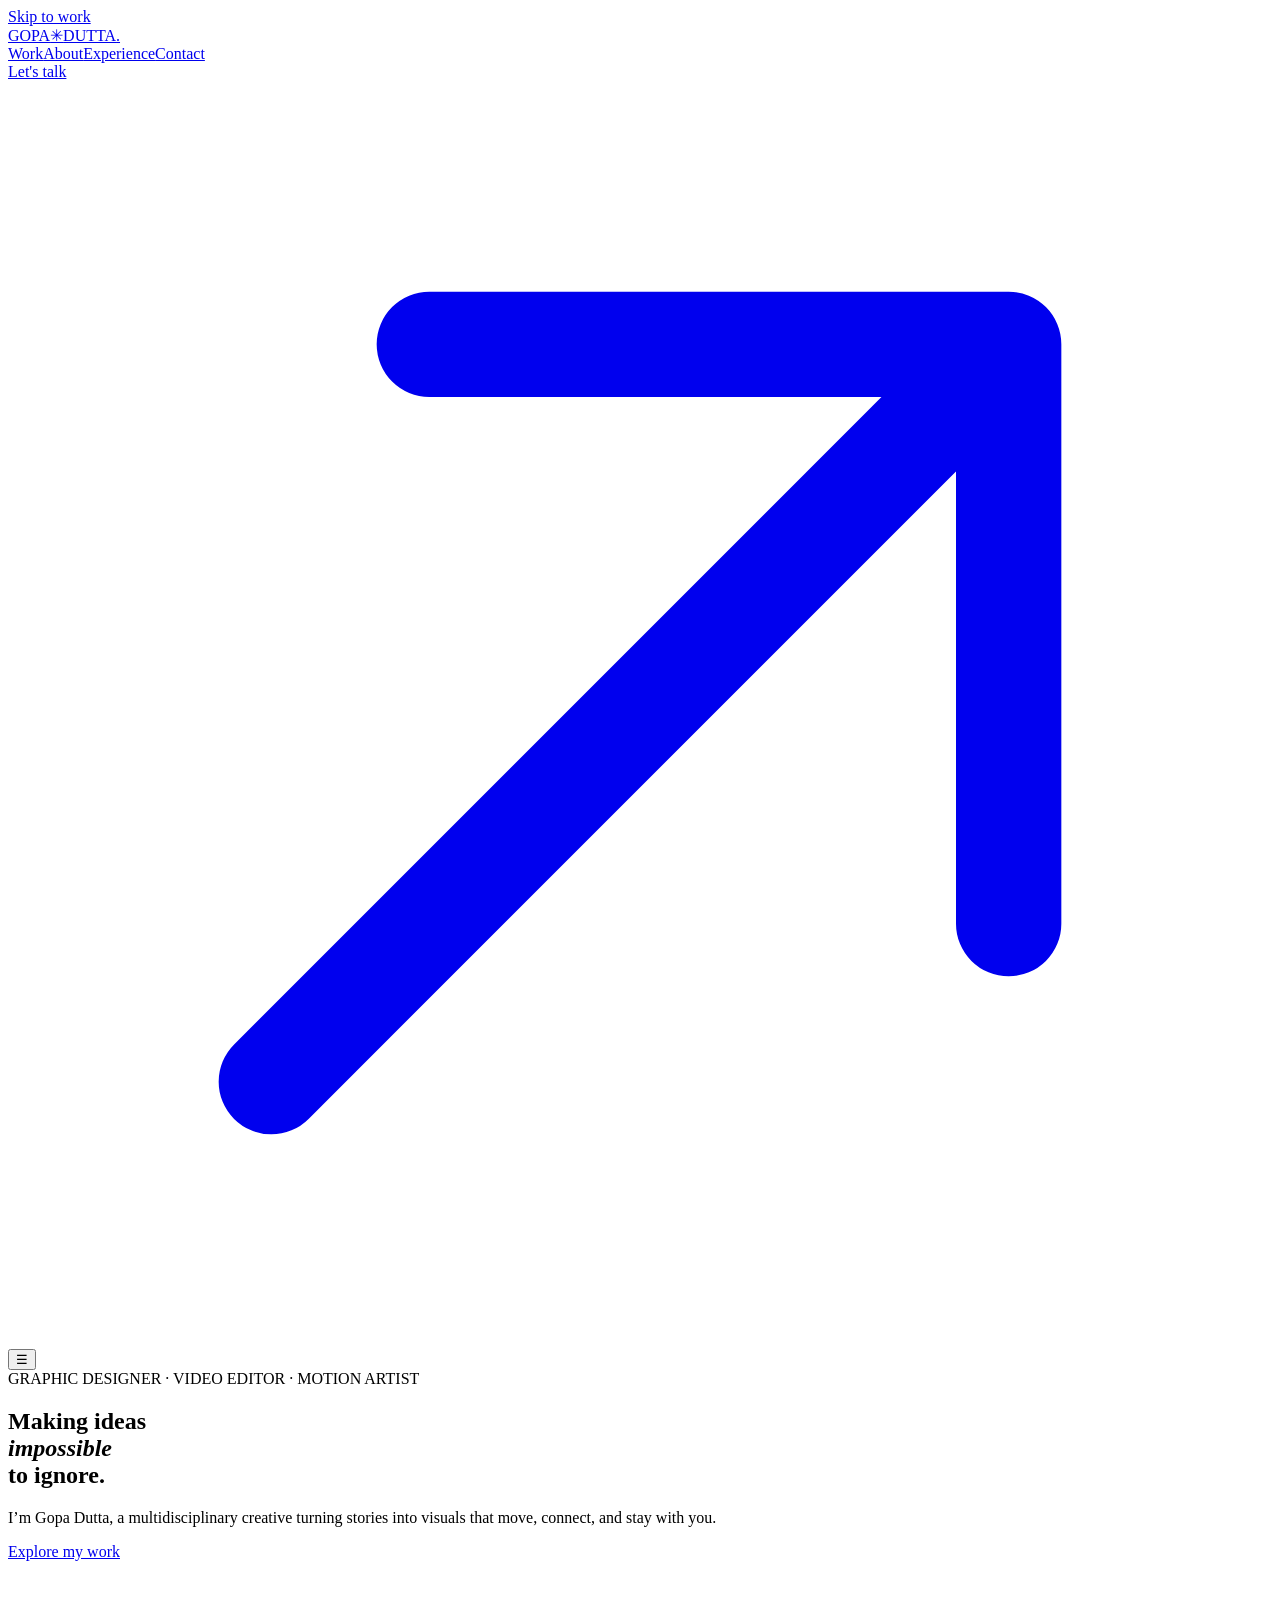
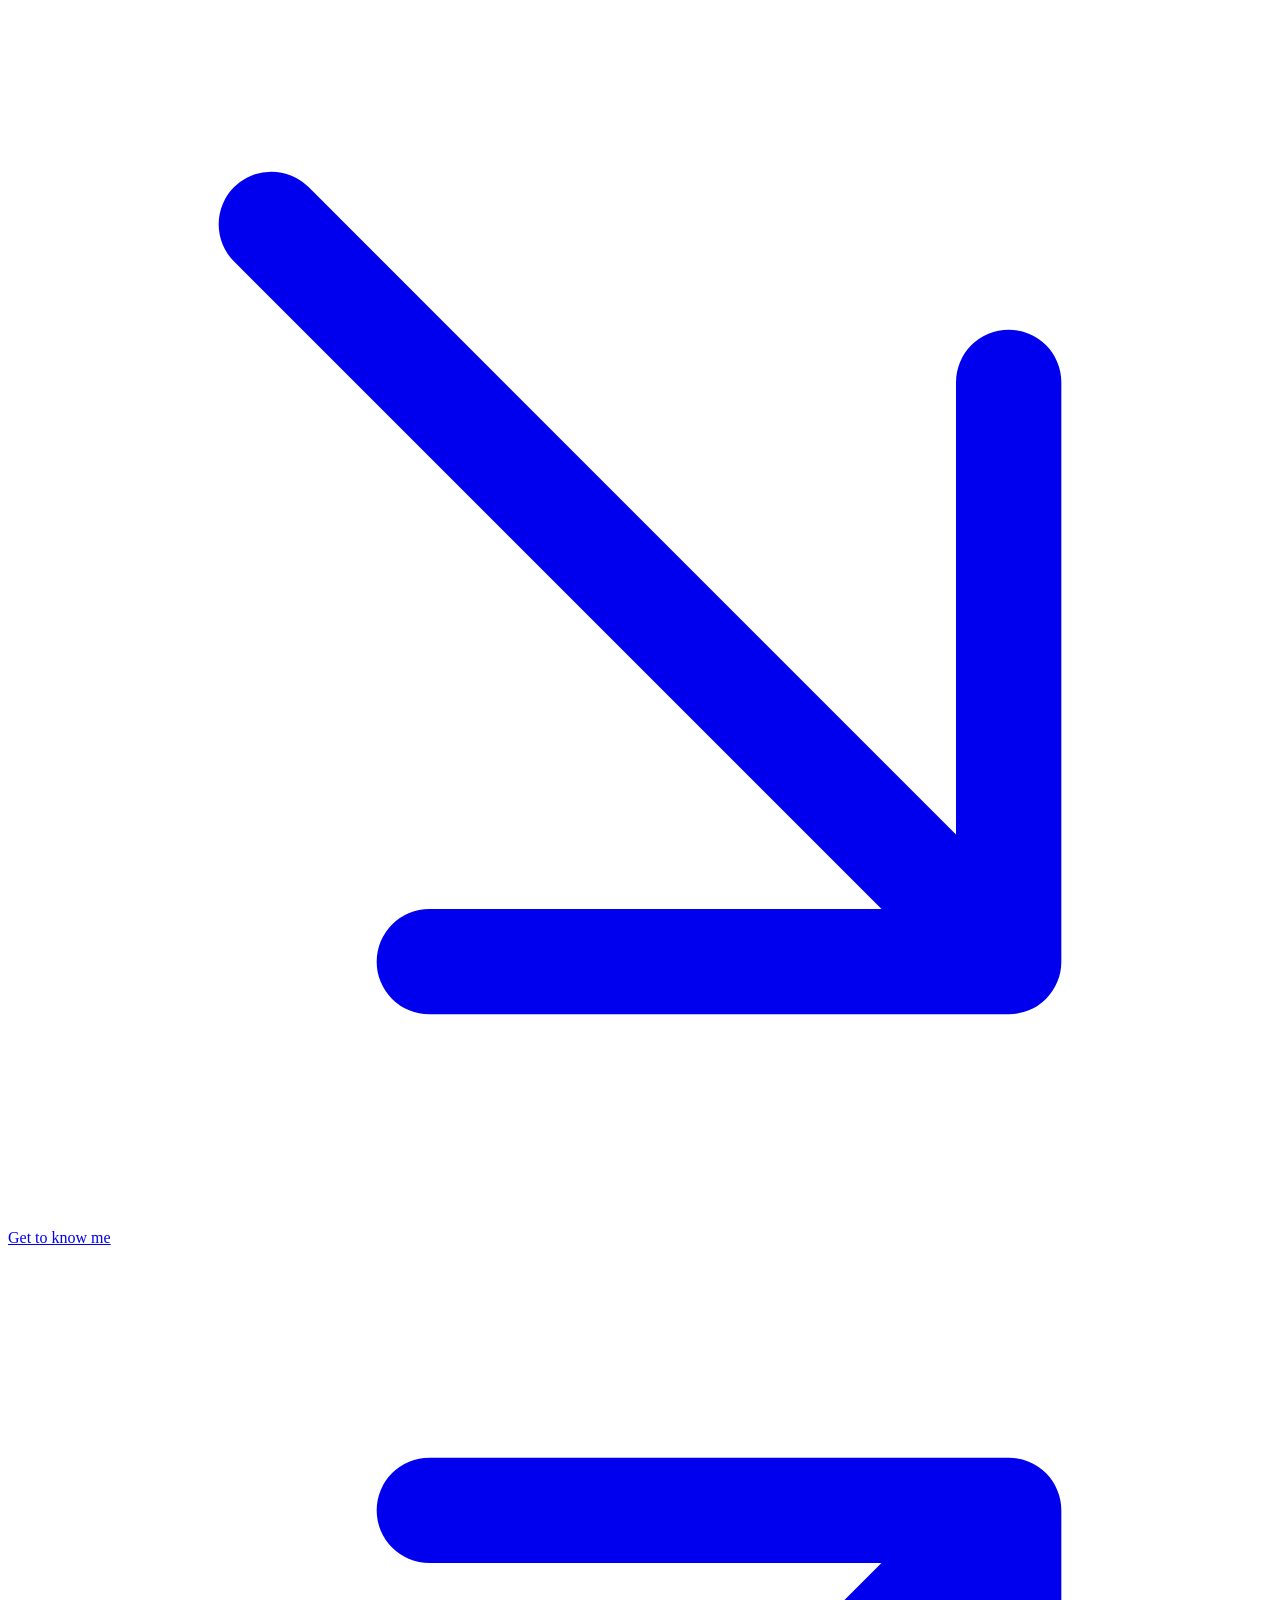
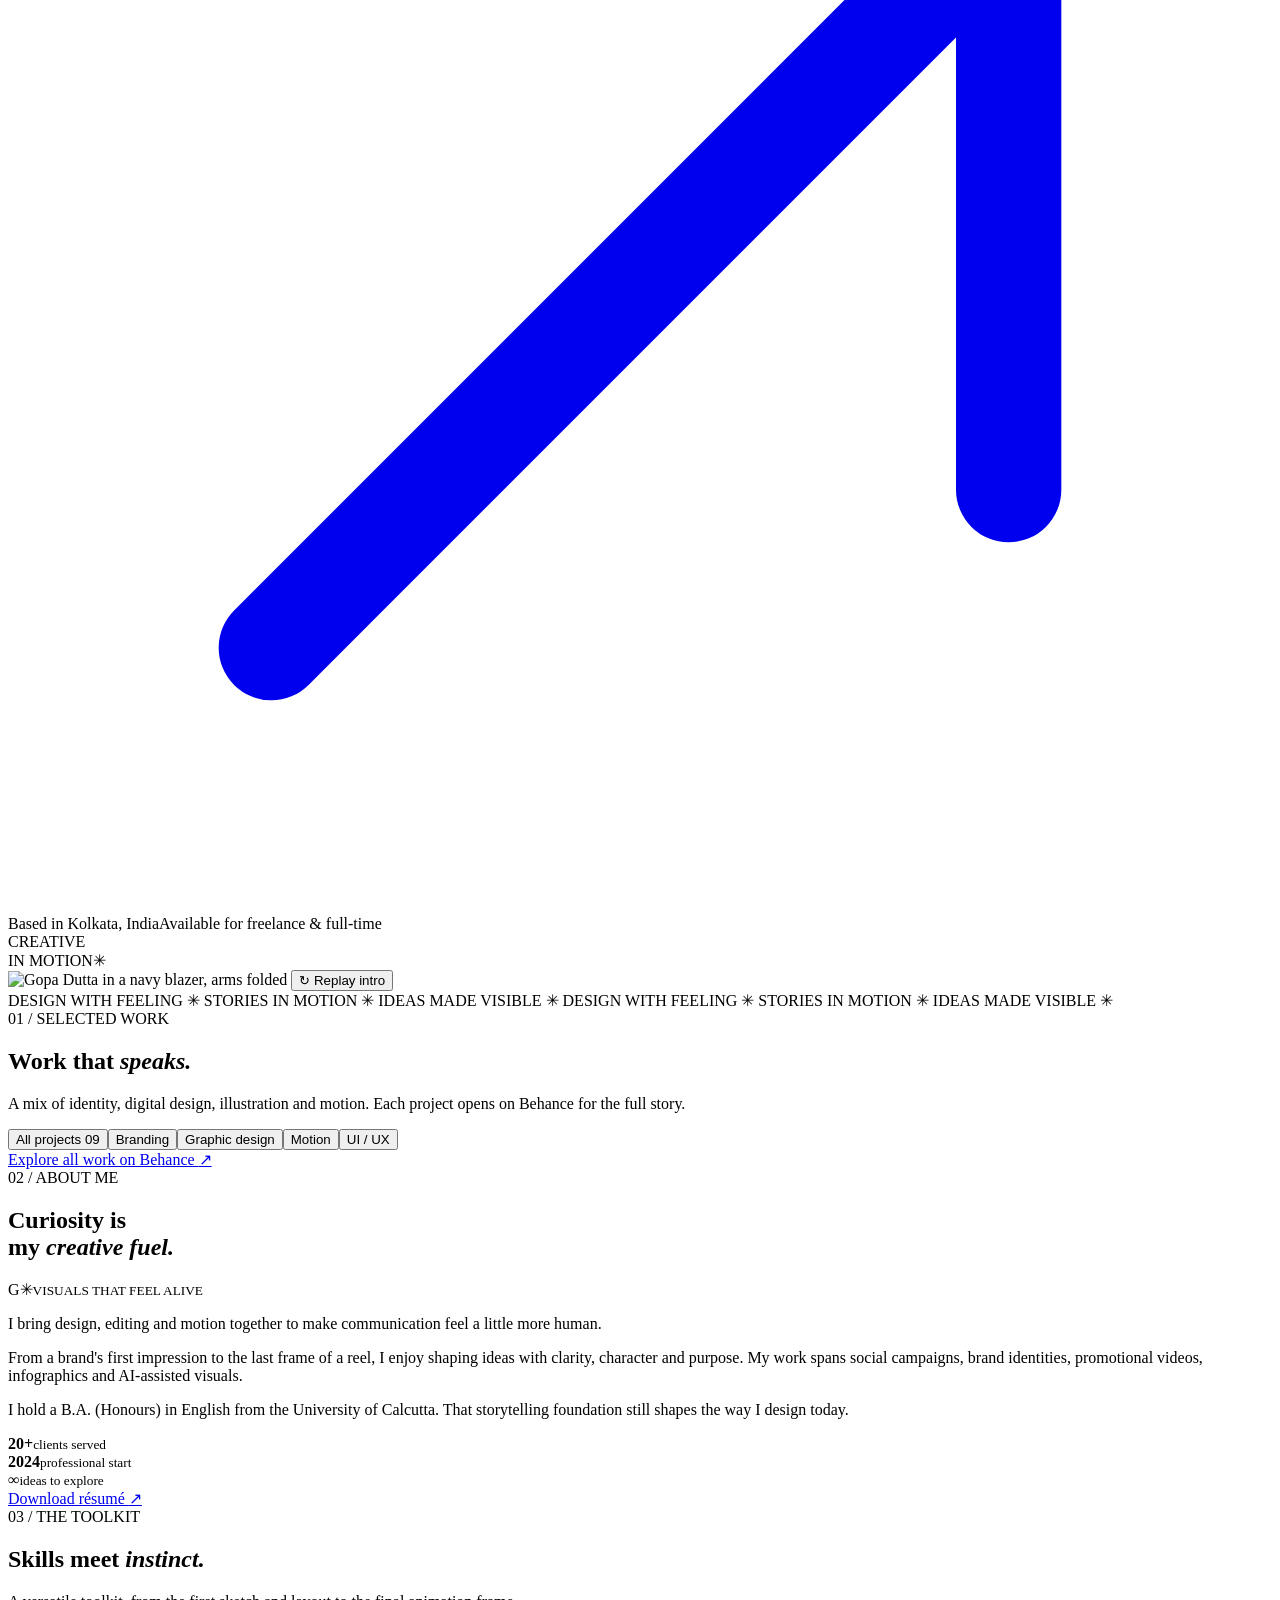
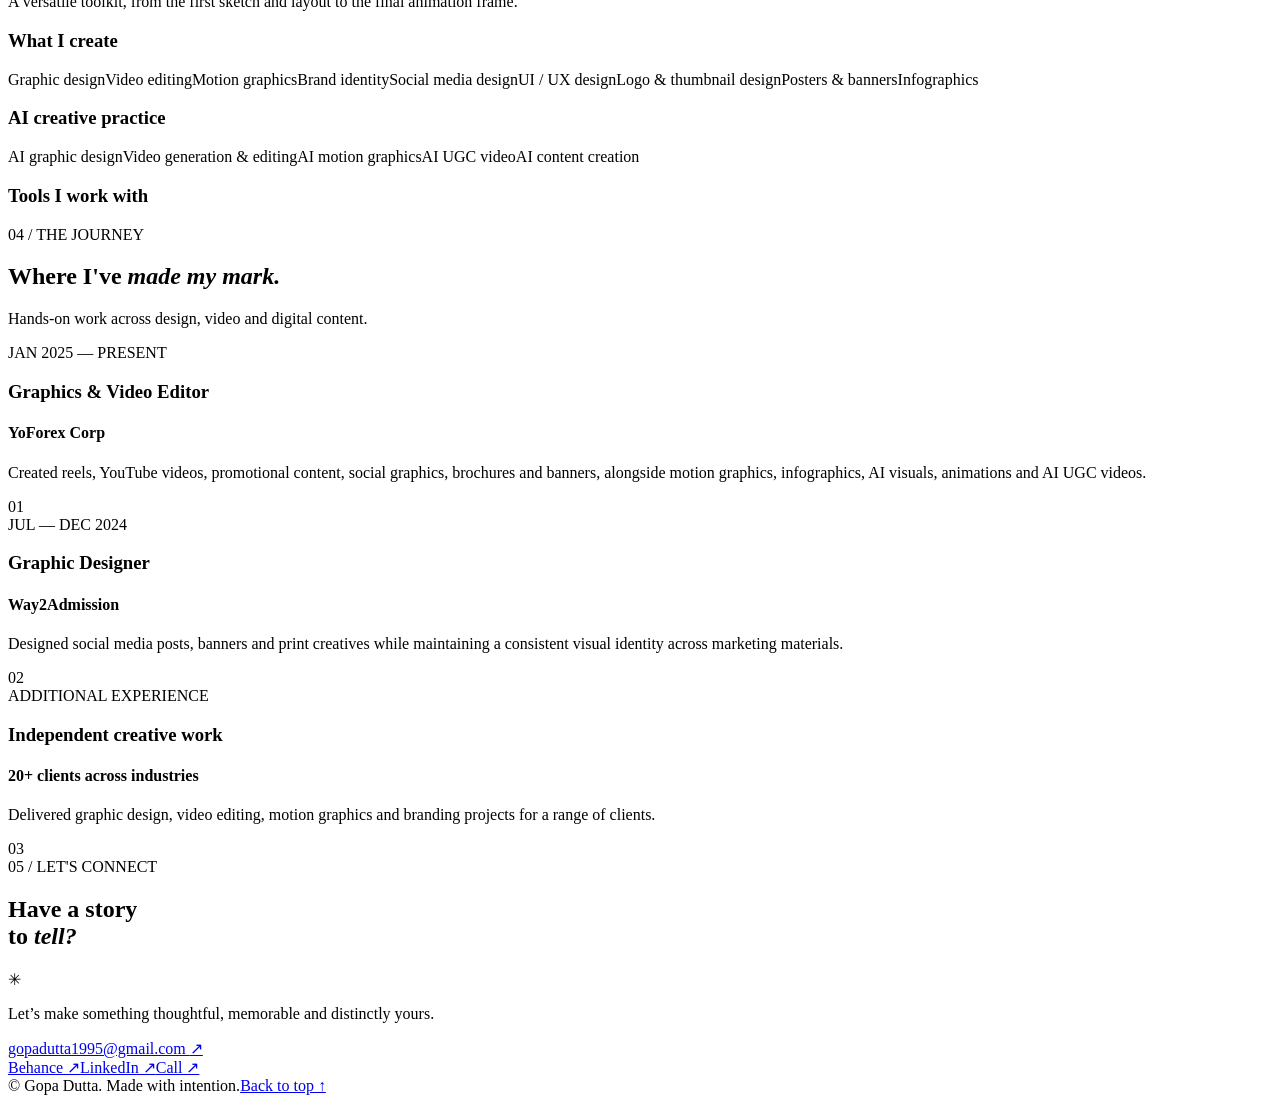
==== index.html @ 6d303636 "Add Gopa Dutta portfolio homepage" ====
<!doctype html>
<html lang="en">
<head>
  <meta charset="utf-8"><meta name="viewport" content="width=device-width, initial-scale=1">
  <meta name="theme-color" content="#3558ff">
  <meta name="description" content="Gopa Dutta is a graphic designer, video editor and motion graphics designer creating expressive visual stories for brands.">
  <link rel="canonical" href="https://gopaduttaui.github.io/">
  <meta property="og:url" content="https://gopaduttaui.github.io/">
  <meta property="og:title" content="Gopa Dutta — Creative Designer"><meta property="og:description" content="Design with a point of view. Explore graphic design, motion, video and brand identity projects by Gopa Dutta.">
  <title>Gopa Dutta — Creative Designer</title>
  <link rel="preconnect" href="https://fonts.googleapis.com"><link rel="preconnect" href="https://fonts.gstatic.com" crossorigin>
  <link href="https://fonts.googleapis.com/css2?family=DM+Sans:wght@400;500;600;700&family=Space+Grotesk:wght@400;500;600;700&display=swap" rel="stylesheet">
  <link rel="stylesheet" href="styles.css">
</head>
<body>
  <a class="skip" href="#work">Skip to work</a>
  <header class="site-header" id="top"><a class="wordmark" href="#top" aria-label="Gopa Dutta, home">GOPA<span class="star">✳</span>DUTTA<span class="period">.</span></a><nav aria-label="Main navigation"><a href="#work">Work</a><a href="#about">About</a><a href="#experience">Experience</a><a href="#contact">Contact</a></nav><a class="nav-cta" href="mailto:gopadutta1995@gmail.com">Let's talk <svg class="link-arrow" viewBox="0 0 24 24" aria-hidden="true"><path d="M5 19 19 5M8 5h11v11" fill="none" stroke="currentColor" stroke-width="2" stroke-linecap="round" stroke-linejoin="round"/></svg></a><button class="menu-toggle" aria-label="Open menu" aria-expanded="false">☰</button></header>
  <main>
    <section class="hero wrap" aria-labelledby="hero-title">
      <div class="hero-copy"><div class="eyebrow"><span class="signal"></span> GRAPHIC DESIGNER · VIDEO EDITOR · MOTION ARTIST</div><h1 id="hero-title">Making ideas<br><em>impossible</em><br>to ignore<span class="lime">.</span></h1><p>I’m Gopa Dutta, a multidisciplinary creative turning stories into visuals that move, connect, and stay with you.</p><div class="hero-actions"><a class="button button-lime" href="#work">Explore my work <svg class="link-arrow" viewBox="0 0 24 24" aria-hidden="true"><path d="M5 5 19 19M8 19h11V8" fill="none" stroke="currentColor" stroke-width="2" stroke-linecap="round" stroke-linejoin="round"/></svg></a><a class="text-link" href="#about">Get to know me <svg class="link-arrow" viewBox="0 0 24 24" aria-hidden="true"><path d="M5 19 19 5M8 5h11v11" fill="none" stroke="currentColor" stroke-width="2" stroke-linecap="round" stroke-linejoin="round"/></svg></a></div><div class="hero-note"><span>Based in Kolkata, India</span><span>Available for freelance & full-time</span></div></div>
      <div class="hero-art portrait-stage" aria-label="Gopa Dutta entering the frame and settling into a folded-arms pose">
        <div class="stage-orbit stage-orbit-one" aria-hidden="true"></div>
        <div class="stage-orbit stage-orbit-two" aria-hidden="true"></div>
        <div class="stage-word stage-word-top" aria-hidden="true">CREATIVE</div>
        <div class="stage-word stage-word-bottom" aria-hidden="true">IN MOTION<span>✳</span></div>
        <img class="gopa-portrait" src="assets/gopa-portrait.webp" alt="Gopa Dutta in a navy blazer, arms folded" width="1229" height="1536" fetchpriority="high">
        <button class="replay-intro" type="button" aria-label="Replay portrait entrance">↻ <span>Replay intro</span></button>
      </div>
    </section>
    <div class="ticker" aria-hidden="true"><div>DESIGN WITH FEELING <span>✳</span> STORIES IN MOTION <span>✳</span> IDEAS MADE VISIBLE <span>✳</span> DESIGN WITH FEELING <span>✳</span> STORIES IN MOTION <span>✳</span> IDEAS MADE VISIBLE <span>✳</span></div></div>
    <section id="work" class="section work-section wrap"><div class="section-head"><div><span class="kicker">01 / SELECTED WORK</span><h2>Work that <em>speaks.</em></h2></div><p>A mix of identity, digital design, illustration and motion. Each project opens on Behance for the full story.</p></div><div class="filters" role="group" aria-label="Filter projects"><button class="active" data-filter="all" aria-pressed="true">All projects <span>09</span></button><button data-filter="branding" aria-pressed="false">Branding</button><button data-filter="design" aria-pressed="false">Graphic design</button><button data-filter="motion" aria-pressed="false">Motion</button><button data-filter="ui" aria-pressed="false">UI / UX</button></div><div id="project-grid" class="project-grid"></div><a class="all-work" href="https://www.behance.net/gopadutta" target="_blank" rel="noopener noreferrer">Explore all work on Behance <span>↗</span></a></section>
    <section id="about" class="about-section"><div class="wrap about-grid"><div><span class="kicker">02 / ABOUT ME</span><h2>Curiosity is<br>my <em>creative fuel.</em></h2><div class="about-graphic"><span>G<span>✳</span></span><small>VISUALS THAT FEEL ALIVE</small></div></div><div class="about-copy"><p class="lead">I bring design, editing and motion together to make communication feel a little more human.</p><p>From a brand's first impression to the last frame of a reel, I enjoy shaping ideas with clarity, character and purpose. My work spans social campaigns, brand identities, promotional videos, infographics and AI-assisted visuals.</p><p>I hold a B.A. (Honours) in English from the University of Calcutta. That storytelling foundation still shapes the way I design today.</p><div class="fact-row"><div><strong>20<span>+</span></strong><small>clients served</small></div><div><strong>2024</strong><small>professional start</small></div><div><strong>∞</strong><small>ideas to explore</small></div></div><a href="assets/Gopa-Dutta-Resume.pdf" download class="outline-button">Download résumé <span>↗</span></a></div></div></section>
    <section class="section skills-section wrap" id="skills"><div class="section-head"><div><span class="kicker">03 / THE TOOLKIT</span><h2>Skills meet <em>instinct.</em></h2></div><p>A versatile toolkit, from the first sketch and layout to the final animation frame.</p></div><div class="skills-layout"><div><h3>What I create</h3><div class="expertise-list"><span>Graphic design</span><span>Video editing</span><span>Motion graphics</span><span>Brand identity</span><span>Social media design</span><span>UI / UX design</span><span>Logo & thumbnail design</span><span>Posters & banners</span><span>Infographics</span></div><h3 class="ai-title">AI creative practice</h3><div class="expertise-list ai-list"><span>AI graphic design</span><span>Video generation & editing</span><span>AI motion graphics</span><span>AI UGC video</span><span>AI content creation</span></div></div><div><h3>Tools I work with</h3><div class="tool-grid" id="tool-grid"></div></div></div></section>
    <section id="experience" class="experience-section"><div class="wrap"><div class="section-head"><div><span class="kicker">04 / THE JOURNEY</span><h2>Where I've <em>made my mark.</em></h2></div><p>Hands-on work across design, video and digital content.</p></div><div class="timeline"><article><span class="time">JAN 2025 — PRESENT</span><div><h3>Graphics & Video Editor</h3><h4>YoForex Corp</h4><p>Created reels, YouTube videos, promotional content, social graphics, brochures and banners, alongside motion graphics, infographics, AI visuals, animations and AI UGC videos.</p></div><span class="timeline-index">01</span></article><article><span class="time">JUL — DEC 2024</span><div><h3>Graphic Designer</h3><h4>Way2Admission</h4><p>Designed social media posts, banners and print creatives while maintaining a consistent visual identity across marketing materials.</p></div><span class="timeline-index">02</span></article><article><span class="time">ADDITIONAL EXPERIENCE</span><div><h3>Independent creative work</h3><h4>20+ clients across industries</h4><p>Delivered graphic design, video editing, motion graphics and branding projects for a range of clients.</p></div><span class="timeline-index">03</span></article></div></div></section>
    <section id="contact" class="contact-section"><div class="wrap"><span class="kicker">05 / LET'S CONNECT</span><div class="contact-heading"><h2>Have a story<br>to <em>tell?</em></h2><div class="asterisk" aria-hidden="true">✳</div></div><p>Let’s make something thoughtful, memorable and distinctly yours.</p><a class="email-link" href="mailto:gopadutta1995@gmail.com">gopadutta1995@gmail.com <span>↗</span></a><div class="contact-links"><a href="https://www.behance.net/gopadutta" target="_blank" rel="noopener noreferrer">Behance ↗</a><a href="https://www.linkedin.com/in/gopadutta" target="_blank" rel="noopener noreferrer">LinkedIn ↗</a><a href="tel:+919836851947">Call ↗</a></div></div></section>
  </main>
  <footer class="footer wrap"><span>© <span id="year"></span> Gopa Dutta. Made with intention.</span><a href="#top">Back to top ↑</a></footer>
  <script src="projects.js"></script><script src="script.js"></script>
</body></html>
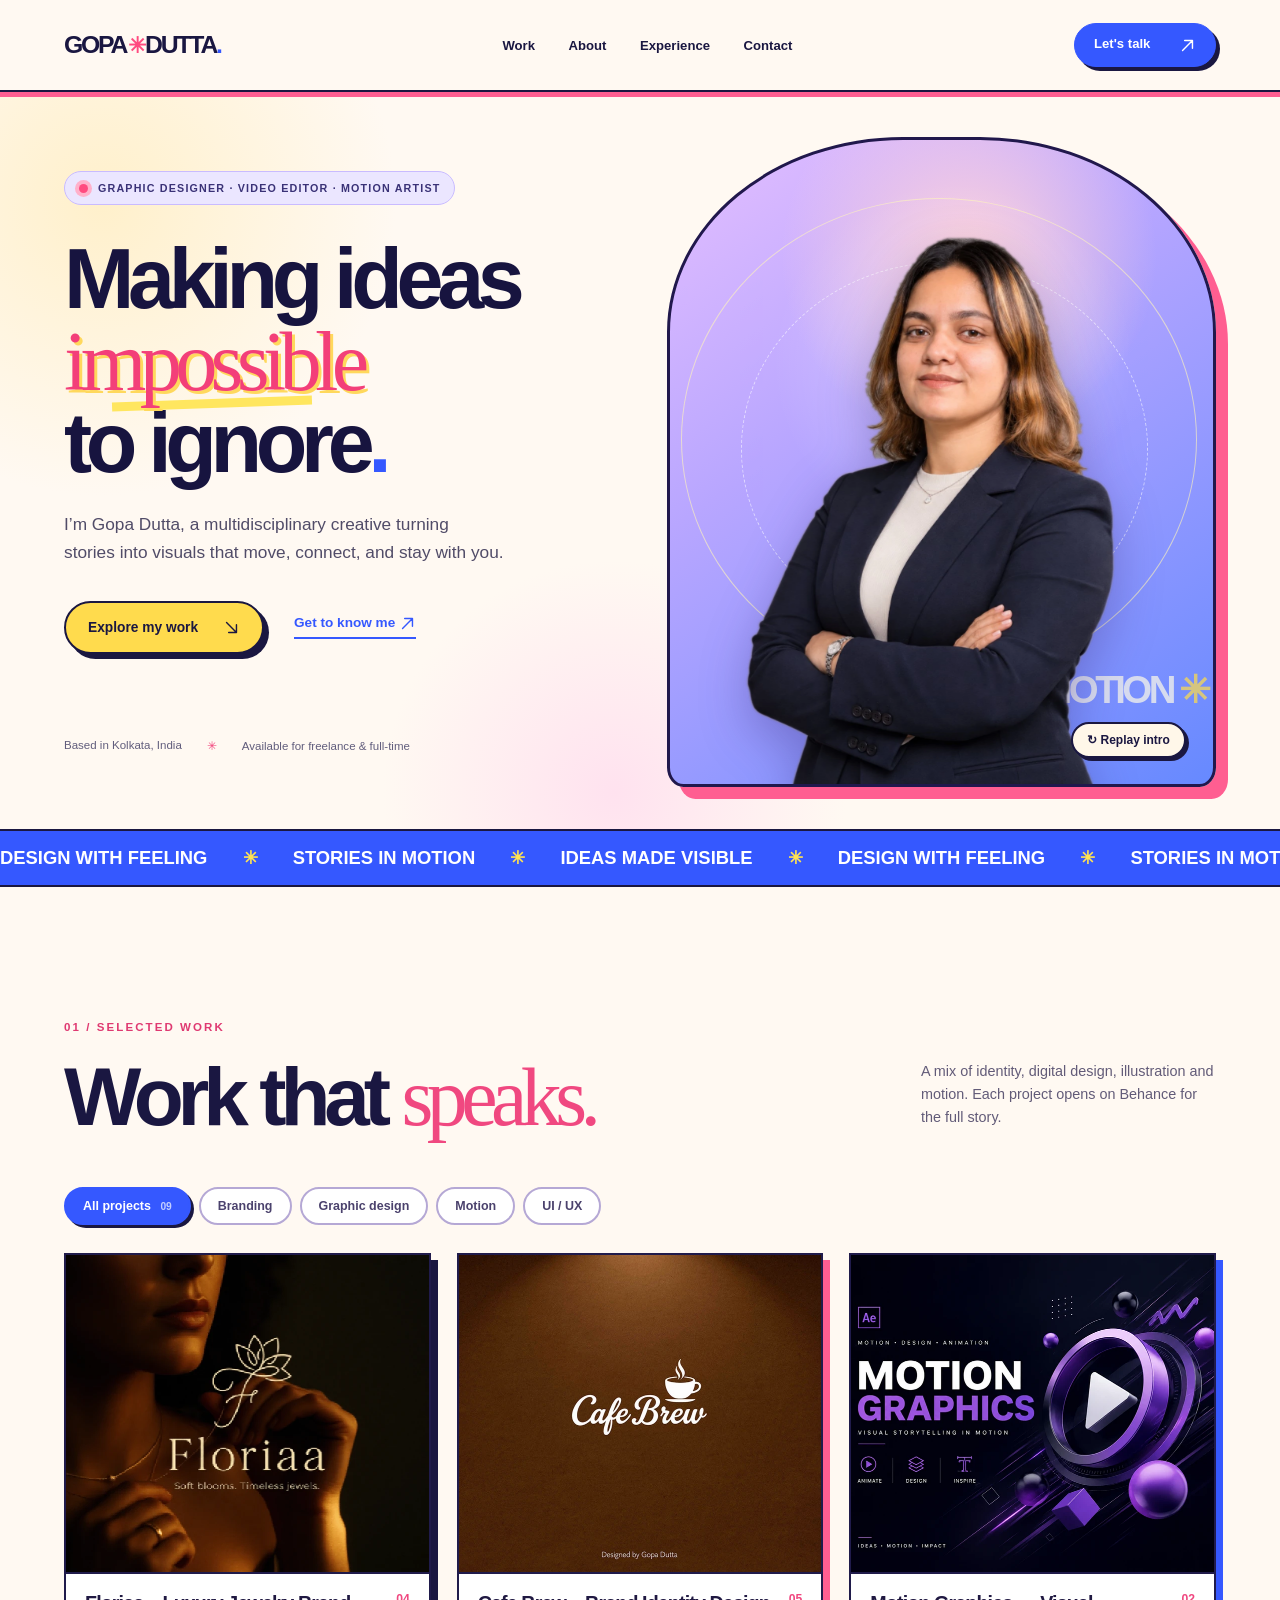
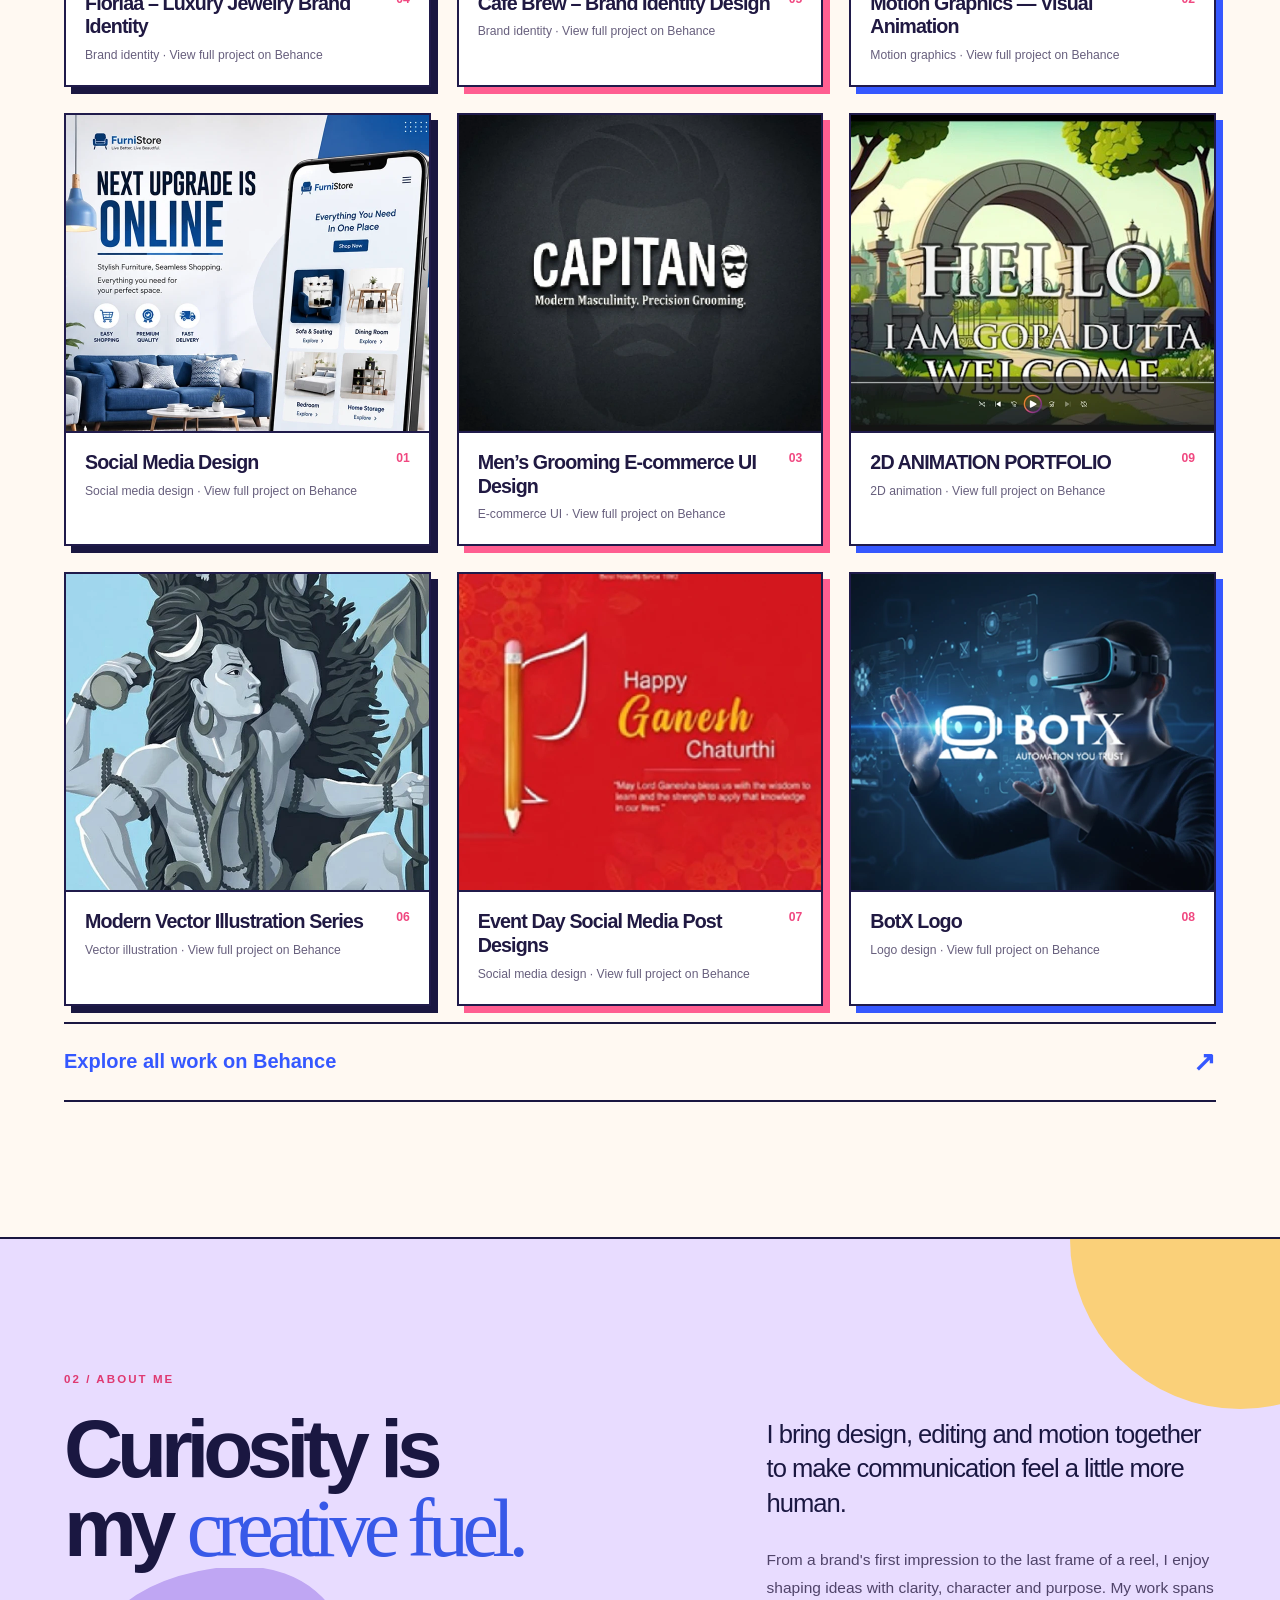
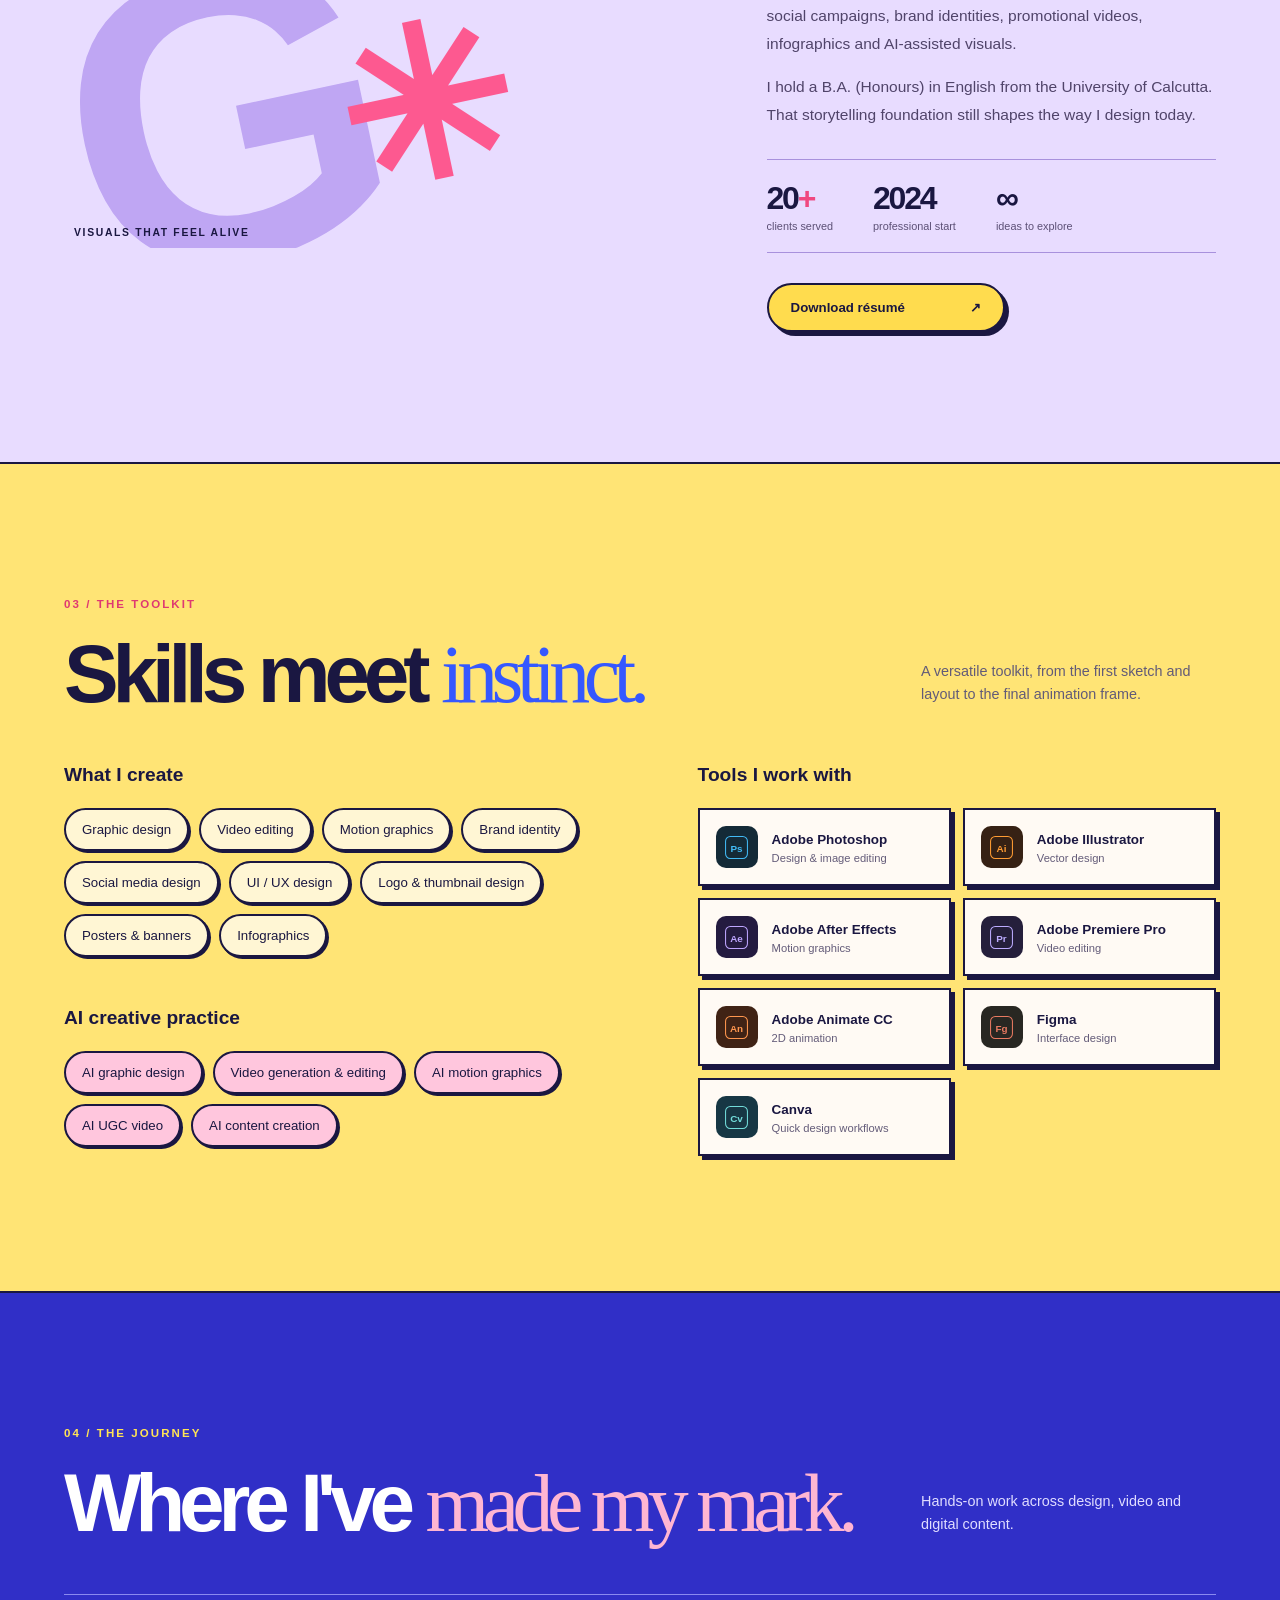
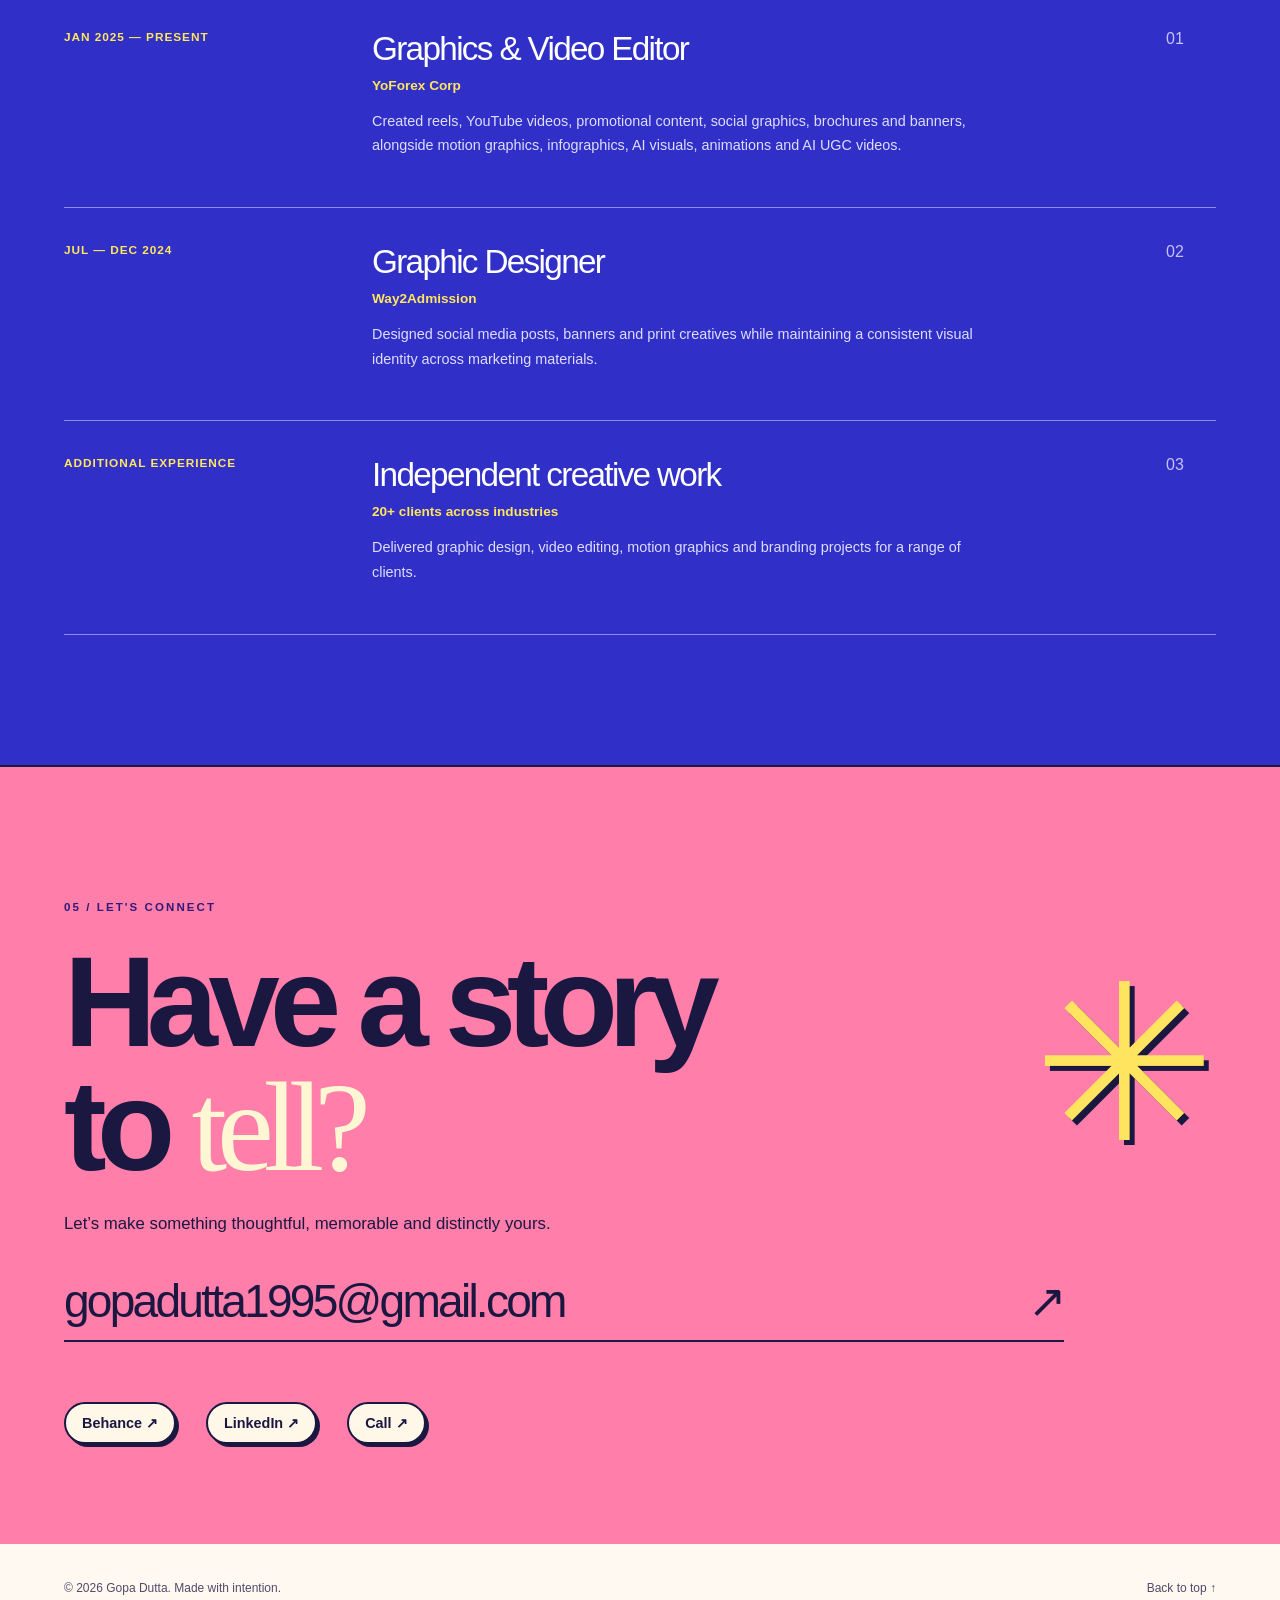
==== commit 498ddf78: "Improve portfolio SEO and project discovery: index.html" ====
--- a/index.html
+++ b/index.html
@@ -3,14 +3,17 @@
 <head>
   <meta charset="utf-8"><meta name="viewport" content="width=device-width, initial-scale=1">
   <meta name="theme-color" content="#3558ff">
-  <meta name="description" content="Gopa Dutta is a graphic designer, video editor and motion graphics designer creating expressive visual stories for brands.">
+  <meta name="description" content="Explore Gopa Dutta’s graphic design, branding, motion graphics and video editing portfolio. Based in Kolkata, India; available for creative projects.">
   <link rel="canonical" href="https://gopaduttaui.github.io/">
   <meta property="og:url" content="https://gopaduttaui.github.io/">
   <meta property="og:title" content="Gopa Dutta — Creative Designer"><meta property="og:description" content="Design with a point of view. Explore graphic design, motion, video and brand identity projects by Gopa Dutta.">
-  <title>Gopa Dutta — Creative Designer</title>
+  <title>Gopa Dutta | Graphic Designer, Video Editor & Motion Artist in Kolkata</title>
+  <meta name="robots" content="index, follow, max-image-preview:large">
+  <meta property="og:type" content="website"><meta property="og:site_name" content="Gopa Dutta Portfolio"><meta property="og:image" content="https://gopaduttaui.github.io/assets/project-4.webp"><meta property="og:image:alt" content="Floriaa jewelry brand identity project by Gopa Dutta"><meta name="twitter:card" content="summary_large_image">
   <link rel="preconnect" href="https://fonts.googleapis.com"><link rel="preconnect" href="https://fonts.gstatic.com" crossorigin>
   <link href="https://fonts.googleapis.com/css2?family=DM+Sans:wght@400;500;600;700&family=Space+Grotesk:wght@400;500;600;700&display=swap" rel="stylesheet">
   <link rel="stylesheet" href="styles.css">
+  <script type="application/ld+json">{"@context":"https://schema.org","@type":"Person","@id":"https://gopaduttaui.github.io/#gopa","name":"Gopa Dutta","url":"https://gopaduttaui.github.io/","image":"https://gopaduttaui.github.io/assets/gopa-portrait.webp","description":"Graphic designer, video editor and motion graphics designer based in Kolkata, India.","jobTitle":"Graphic Designer and Video Editor","homeLocation":{"@type":"Place","name":"Kolkata, India"},"sameAs":["https://www.behance.net/gopadutta","https://www.linkedin.com/in/gopadutta"]}</script>
 </head>
 <body>
   <a class="skip" href="#work">Skip to work</a>
@@ -28,7 +31,7 @@
       </div>
     </section>
     <div class="ticker" aria-hidden="true"><div>DESIGN WITH FEELING <span>✳</span> STORIES IN MOTION <span>✳</span> IDEAS MADE VISIBLE <span>✳</span> DESIGN WITH FEELING <span>✳</span> STORIES IN MOTION <span>✳</span> IDEAS MADE VISIBLE <span>✳</span></div></div>
-    <section id="work" class="section work-section wrap"><div class="section-head"><div><span class="kicker">01 / SELECTED WORK</span><h2>Work that <em>speaks.</em></h2></div><p>A mix of identity, digital design, illustration and motion. Each project opens on Behance for the full story.</p></div><div class="filters" role="group" aria-label="Filter projects"><button class="active" data-filter="all" aria-pressed="true">All projects <span>09</span></button><button data-filter="branding" aria-pressed="false">Branding</button><button data-filter="design" aria-pressed="false">Graphic design</button><button data-filter="motion" aria-pressed="false">Motion</button><button data-filter="ui" aria-pressed="false">UI / UX</button></div><div id="project-grid" class="project-grid"></div><a class="all-work" href="https://www.behance.net/gopadutta" target="_blank" rel="noopener noreferrer">Explore all work on Behance <span>↗</span></a></section>
+    <section id="work" class="section work-section wrap"><div class="section-head"><div><span class="kicker">01 / SELECTED WORK</span><h2>Work that <em>speaks.</em></h2></div><p>A mix of identity, digital design, illustration and motion. Each project opens on Behance for the full story.</p></div><div class="filters" role="group" aria-label="Filter projects"><button class="active" data-filter="all" aria-pressed="true">All projects <span>09</span></button><button data-filter="branding" aria-pressed="false">Branding</button><button data-filter="design" aria-pressed="false">Graphic design</button><button data-filter="motion" aria-pressed="false">Motion</button><button data-filter="ui" aria-pressed="false">UI / UX</button></div><div id="project-grid" class="project-grid"><article class="project"><a class="project-media" href="/projects/floriaa-jewelry-brand-identity.html" aria-label="View Floriaa – Luxury Jewelry Brand Identity"><img src="assets/project-4.webp" alt="Floriaa – Luxury Jewelry Brand Identity project cover" loading="lazy"><span class="project-arrow" aria-hidden="true">↗</span></a><div class="project-info"><div><h3><a href="/projects/floriaa-jewelry-brand-identity.html">Floriaa – Luxury Jewelry Brand Identity</a></h3><span>Brand identity · View project</span></div><span class="project-number">04</span></div></article><article class="project"><a class="project-media" href="/projects/cafe-brew-brand-identity.html" aria-label="View Cafe Brew – Brand Identity Design"><img src="assets/project-5.webp" alt="Cafe Brew – Brand Identity Design project cover" loading="lazy"><span class="project-arrow" aria-hidden="true">↗</span></a><div class="project-info"><div><h3><a href="/projects/cafe-brew-brand-identity.html">Cafe Brew – Brand Identity Design</a></h3><span>Brand identity · View project</span></div><span class="project-number">05</span></div></article><article class="project"><a class="project-media" href="/projects/motion-graphics.html" aria-label="View Motion Graphics — Visual Animation"><img src="assets/project-2.webp" alt="Motion Graphics — Visual Animation project cover" loading="lazy"><span class="project-arrow" aria-hidden="true">↗</span></a><div class="project-info"><div><h3><a href="/projects/motion-graphics.html">Motion Graphics — Visual Animation</a></h3><span>Motion graphics · View project</span></div><span class="project-number">02</span></div></article><article class="project"><a class="project-media" href="/projects/social-media-design.html" aria-label="View Social Media Design"><img src="assets/project-1.webp" alt="Social Media Design project cover" loading="lazy"><span class="project-arrow" aria-hidden="true">↗</span></a><div class="project-info"><div><h3><a href="/projects/social-media-design.html">Social Media Design</a></h3><span>Social media design · View project</span></div><span class="project-number">01</span></div></article><article class="project"><a class="project-media" href="/projects/mens-grooming-ecommerce-ui.html" aria-label="View Men’s Grooming E-commerce UI Design"><img src="assets/project-3.webp" alt="Men’s Grooming E-commerce UI Design project cover" loading="lazy"><span class="project-arrow" aria-hidden="true">↗</span></a><div class="project-info"><div><h3><a href="/projects/mens-grooming-ecommerce-ui.html">Men’s Grooming E-commerce UI Design</a></h3><span>UI design · View project</span></div><span class="project-number">03</span></div></article><article class="project"><a class="project-media" href="/projects/2d-animation.html" aria-label="View 2D ANIMATION PORTFOLIO"><img src="assets/project-9.webp" alt="2D ANIMATION PORTFOLIO project cover" loading="lazy"><span class="project-arrow" aria-hidden="true">↗</span></a><div class="project-info"><div><h3><a href="/projects/2d-animation.html">2D ANIMATION PORTFOLIO</a></h3><span>2D animation · View project</span></div><span class="project-number">09</span></div></article><article class="project"><a class="project-media" href="/projects/vector-illustration.html" aria-label="View Modern Vector Illustration Series"><img src="assets/project-6.webp" alt="Modern Vector Illustration Series project cover" loading="lazy"><span class="project-arrow" aria-hidden="true">↗</span></a><div class="project-info"><div><h3><a href="/projects/vector-illustration.html">Modern Vector Illustration Series</a></h3><span>Illustration · View project</span></div><span class="project-number">06</span></div></article><article class="project"><a class="project-media" href="/projects/event-day-social-posts.html" aria-label="View Event Day Social Media Post Designs"><img src="assets/project-7.webp" alt="Event Day Social Media Post Designs project cover" loading="lazy"><span class="project-arrow" aria-hidden="true">↗</span></a><div class="project-info"><div><h3><a href="/projects/event-day-social-posts.html">Event Day Social Media Post Designs</a></h3><span>Social media design · View project</span></div><span class="project-number">07</span></div></article><article class="project"><a class="project-media" href="/projects/botx-logo.html" aria-label="View BotX Logo"><img src="assets/project-8.webp" alt="BotX Logo project cover" loading="lazy"><span class="project-arrow" aria-hidden="true">↗</span></a><div class="project-info"><div><h3><a href="/projects/botx-logo.html">BotX Logo</a></h3><span>Logo design · View project</span></div><span class="project-number">08</span></div></article></div><a class="all-work" href="https://www.behance.net/gopadutta" target="_blank" rel="noopener noreferrer">Explore all work on Behance <span>↗</span></a></section>
     <section id="about" class="about-section"><div class="wrap about-grid"><div><span class="kicker">02 / ABOUT ME</span><h2>Curiosity is<br>my <em>creative fuel.</em></h2><div class="about-graphic"><span>G<span>✳</span></span><small>VISUALS THAT FEEL ALIVE</small></div></div><div class="about-copy"><p class="lead">I bring design, editing and motion together to make communication feel a little more human.</p><p>From a brand's first impression to the last frame of a reel, I enjoy shaping ideas with clarity, character and purpose. My work spans social campaigns, brand identities, promotional videos, infographics and AI-assisted visuals.</p><p>I hold a B.A. (Honours) in English from the University of Calcutta. That storytelling foundation still shapes the way I design today.</p><div class="fact-row"><div><strong>20<span>+</span></strong><small>clients served</small></div><div><strong>2024</strong><small>professional start</small></div><div><strong>∞</strong><small>ideas to explore</small></div></div><a href="assets/Gopa-Dutta-Resume.pdf" download class="outline-button">Download résumé <span>↗</span></a></div></div></section>
     <section class="section skills-section wrap" id="skills"><div class="section-head"><div><span class="kicker">03 / THE TOOLKIT</span><h2>Skills meet <em>instinct.</em></h2></div><p>A versatile toolkit, from the first sketch and layout to the final animation frame.</p></div><div class="skills-layout"><div><h3>What I create</h3><div class="expertise-list"><span>Graphic design</span><span>Video editing</span><span>Motion graphics</span><span>Brand identity</span><span>Social media design</span><span>UI / UX design</span><span>Logo & thumbnail design</span><span>Posters & banners</span><span>Infographics</span></div><h3 class="ai-title">AI creative practice</h3><div class="expertise-list ai-list"><span>AI graphic design</span><span>Video generation & editing</span><span>AI motion graphics</span><span>AI UGC video</span><span>AI content creation</span></div></div><div><h3>Tools I work with</h3><div class="tool-grid" id="tool-grid"></div></div></div></section>
     <section id="experience" class="experience-section"><div class="wrap"><div class="section-head"><div><span class="kicker">04 / THE JOURNEY</span><h2>Where I've <em>made my mark.</em></h2></div><p>Hands-on work across design, video and digital content.</p></div><div class="timeline"><article><span class="time">JAN 2025 — PRESENT</span><div><h3>Graphics & Video Editor</h3><h4>YoForex Corp</h4><p>Created reels, YouTube videos, promotional content, social graphics, brochures and banners, alongside motion graphics, infographics, AI visuals, animations and AI UGC videos.</p></div><span class="timeline-index">01</span></article><article><span class="time">JUL — DEC 2024</span><div><h3>Graphic Designer</h3><h4>Way2Admission</h4><p>Designed social media posts, banners and print creatives while maintaining a consistent visual identity across marketing materials.</p></div><span class="timeline-index">02</span></article><article><span class="time">ADDITIONAL EXPERIENCE</span><div><h3>Independent creative work</h3><h4>20+ clients across industries</h4><p>Delivered graphic design, video editing, motion graphics and branding projects for a range of clients.</p></div><span class="timeline-index">03</span></article></div></div></section>
--- a/styles.css
+++ b/styles.css
@@ -0,0 +1,48 @@
+:root{--ink:#171915;--paper:#f4f3ed;--lime:#d5fa61;--muted:#6c7067;--line:#d7d9ce;--display:'Space Grotesk',sans-serif;--body:'DM Sans',sans-serif}*{box-sizing:border-box}html{scroll-behavior:smooth}body{margin:0;background:var(--paper);color:var(--ink);font-family:var(--body)}a{color:inherit;text-decoration:none}button{font:inherit}img{display:block;max-width:100%}.wrap{max-width:1440px;margin:auto;padding-left:5vw;padding-right:5vw}.skip{position:absolute;top:-100px;left:1rem;background:var(--lime);padding:.7rem;z-index:99}.skip:focus{top:1rem}.site-header{height:92px;padding:0 5vw;display:flex;align-items:center;gap:5vw;border-bottom:1px solid var(--line);position:relative;z-index:10;background:var(--paper)}.wordmark{font:700 1.45rem var(--display);letter-spacing:-.08em;white-space:nowrap}.wordmark .star{font-size:1.1rem;color:#7fa435;margin:0 .07em}.period,.lime{color:#a6c92e}.site-header nav{display:flex;gap:2.1rem;margin:auto;font-size:.82rem;font-weight:700}.site-header nav a:hover,.text-link:hover,.footer a:hover{color:#6e9721}.nav-cta{border:1px solid var(--ink);border-radius:100px;padding:12px 19px;font-size:.82rem;font-weight:700}.nav-cta span{margin-left:25px}.nav-cta:hover{background:var(--ink);color:white}.menu-toggle{display:none}.hero{min-height:700px;display:grid;grid-template-columns:1fr .95fr;gap:2vw;align-items:center;padding-top:55px;padding-bottom:60px;overflow:hidden}.hero-copy{position:relative;z-index:2}.eyebrow,.kicker{font-size:.72rem;font-weight:700;letter-spacing:.15em}.eyebrow{display:flex;align-items:center;gap:10px;color:#4a5046}.signal{width:9px;height:9px;border-radius:100%;background:#a9d62e;box-shadow:0 0 0 5px #d5fa6160}.hero h1,h2{font-family:var(--display);letter-spacing:-.075em;line-height:.97}.hero h1{font-size:clamp(4rem,6.6vw,7.7rem);margin:34px 0 25px;font-weight:600;white-space:nowrap}.hero h1 em,h2 em{font-style:normal;font-weight:400;font-family:Georgia,serif;letter-spacing:-.08em}.hero-copy>p{max-width:440px;line-height:1.65;color:#5b6056;font-size:1.05rem}.hero-actions{display:flex;align-items:center;gap:30px;margin-top:34px}.button{display:inline-flex;align-items:center;justify-content:space-between;min-width:190px;gap:25px;border-radius:50px;padding:16px 22px;font-weight:700;font-size:.86rem}.button-lime{background:var(--lime)}.button-lime:hover{background:#c3ed40;transform:translateY(-2px)}.text-link{font-weight:700;font-size:.85rem;border-bottom:1px solid currentColor;padding-bottom:5px}.hero-note{display:flex;gap:25px;margin-top:85px;color:#777d71;font-size:.72rem}.hero-note span+span:before{content:'✳';color:#92b32e;margin-right:25px}.hero-art{height:625px;position:relative;isolation:isolate}.hero-art:before{content:'';position:absolute;inset:4% 2% 5% 5%;border-radius:47% 46% 42% 47%;background:#d9e1c1;transform:rotate(-9deg)}.art-ring{position:absolute;width:440px;height:440px;border:1px solid #819a57;border-radius:50%;top:10%;left:9%;transform:rotate(25deg)}.art-ring:after{content:'';position:absolute;inset:28px;border:1px dashed #9bad7e;border-radius:50%}.floating{position:absolute;overflow:hidden;border:7px solid var(--paper);box-shadow:0 20px 40px #191b162c;background:#222;transition:transform .5s}.floating img{width:100%;height:100%;object-fit:cover}.floating-one{width:52%;height:42%;top:8%;left:15%;transform:rotate(-9deg);z-index:2}.floating-two{width:49%;height:40%;top:42%;right:2%;transform:rotate(10deg);z-index:3}.floating-three{width:31%;height:28%;top:52%;left:6%;transform:rotate(-8deg);z-index:4}.hero-art:hover .floating-one{transform:rotate(-5deg) translateY(-8px)}.hero-art:hover .floating-two{transform:rotate(6deg) translateY(-8px)}.art-label{position:absolute;right:0;top:13%;font:700 clamp(2.3rem,4vw,5rem)/.83 var(--display);letter-spacing:-.08em;z-index:4;text-align:right;mix-blend-mode:multiply}.art-label span{font-size:.5em}.round-stamp{position:absolute;bottom:7%;left:34%;background:var(--lime);width:100px;height:100px;border-radius:50%;display:grid;place-items:center;text-align:center;padding:12px;font-size:.62rem;letter-spacing:.1em;font-weight:700;transform:rotate(12deg);z-index:5}.ticker{background:var(--ink);color:var(--paper);overflow:hidden;white-space:nowrap;font:600 1.15rem var(--display);padding:16px 0}.ticker>div{width:max-content;animation:marquee 30s linear infinite}.ticker span{color:var(--lime);margin:0 30px}@keyframes marquee{to{transform:translateX(-50%)}}.section{padding-top:130px;padding-bottom:135px}.section-head{display:flex;justify-content:space-between;align-items:end;gap:4rem;margin-bottom:50px}.section-head h2,.about-grid h2,.contact-heading h2{font-size:clamp(3.4rem,6.4vw,7rem);margin:22px 0 0}.section-head>p{max-width:295px;color:var(--muted);line-height:1.6;margin:0 0 8px;font-size:.9rem}.filters{display:flex;gap:8px;flex-wrap:wrap;margin-bottom:28px}.filters button{background:transparent;border:1px solid #c6c9bd;border-radius:50px;padding:10px 17px;cursor:pointer;color:#54594e;font-size:.78rem;font-weight:700;transition:.2s}.filters button.active,.filters button:hover{background:var(--ink);border-color:var(--ink);color:white}.filters button span{font-size:.64rem;opacity:.7;margin-left:6px}.project-grid{display:grid;grid-template-columns:repeat(3,1fr);gap:26px}.project{min-width:0;animation:rise .45s both}.project:nth-child(3n+2){animation-delay:.06s}.project:nth-child(3n+3){animation-delay:.12s}.project-media{background:#dfe4d0;aspect-ratio:1.12;overflow:hidden;position:relative;display:block}.project-media img{width:100%;height:100%;object-fit:cover;transition:transform .55s}.project-media:hover img{transform:scale(1.06)}.project-arrow{position:absolute;right:15px;top:15px;display:grid;place-items:center;width:43px;height:43px;border-radius:50%;background:var(--lime);font-size:1.4rem;transform:translateY(-70px);transition:.25s}.project-media:hover .project-arrow,.project-media:focus-visible .project-arrow{transform:translateY(0)}.project-info{display:flex;justify-content:space-between;gap:10px;align-items:start;padding:19px 1px 34px}.project-info h3{font:600 1.23rem/1.2 var(--display);letter-spacing:-.045em;margin:0 0 6px}.project-info span{color:var(--muted);font-size:.76rem}.project-number{color:#8d9385!important}.all-work{display:flex;justify-content:space-between;align-items:center;border-top:1px solid var(--ink);border-bottom:1px solid var(--ink);padding:22px 0;font:600 1.25rem var(--display);margin-top:16px}.all-work span{font-size:1.7rem}.all-work:hover{padding-left:10px;color:#6f9429}.about-section{background:#dce3d0;padding:130px 0}.about-grid{display:grid;grid-template-columns:1fr .8fr;gap:11vw}.about-grid h2{max-width:670px}.about-graphic{height:280px;position:relative;overflow:hidden;display:flex;align-items:center}.about-graphic>span{font:600 26rem/.8 var(--display);letter-spacing:-.13em;color:#b9caaa;transform:rotate(-12deg)}.about-graphic>span span{font-size:13rem;color:#9eb06e;vertical-align:middle}.about-graphic small{position:absolute;bottom:10px;left:10px;font-size:.65rem;font-weight:700;letter-spacing:.16em}.about-copy{padding-top:48px}.about-copy p{color:#555e50;line-height:1.8;font-size:.97rem}.about-copy .lead{font:500 clamp(1.35rem,2vw,2.2rem)/1.35 var(--display);letter-spacing:-.04em;color:var(--ink);margin-top:0}.fact-row{display:flex;gap:40px;border-top:1px solid #acb9a5;border-bottom:1px solid #acb9a5;padding:20px 0;margin:30px 0}.fact-row div{display:flex;flex-direction:column;gap:3px}.fact-row strong{font:600 2rem var(--display);letter-spacing:-.07em}.fact-row strong span{color:#719820}.fact-row small{font-size:.68rem;color:#616b5c}.outline-button{border:1px solid var(--ink);border-radius:50px;padding:15px 22px;display:inline-flex;gap:65px;font-weight:700;font-size:.83rem}.outline-button:hover{background:var(--ink);color:white}.skills-layout{display:grid;grid-template-columns:1fr 1fr;gap:9vw}.skills-layout h3{font:600 1.2rem var(--display);margin:0 0 22px}.expertise-list{display:flex;flex-wrap:wrap;gap:10px}.expertise-list span{border:1px solid #bac0b2;border-radius:50px;padding:12px 16px;font-size:.83rem}.ai-title{margin-top:50px!important}.ai-list span{background:#e4ebd4;border-color:#e4ebd4}.tool-grid{display:grid;grid-template-columns:repeat(2,1fr);gap:12px}.tool{display:flex;align-items:center;gap:14px;border:1px solid var(--line);padding:16px;min-height:78px;background:#fbfbf7}.tool-icon{display:grid;place-items:center;width:42px;height:42px;flex:0 0 42px;border-radius:10px;background:var(--tool-bg);color:var(--tool-color)}.tool-icon svg{width:25px;height:25px}.tool strong{display:block;font:.7rem var(--body);color:var(--muted);margin-top:4px}.tool span{font-weight:700;font-size:.84rem}.experience-section{background:var(--ink);color:var(--paper);padding:130px 0}.experience-section .section-head>p{color:#a5aa9d}.timeline{border-top:1px solid #575b54}.timeline article{display:grid;grid-template-columns:25% 1fr 50px;gap:20px;border-bottom:1px solid #575b54;padding:35px 0}.time{color:var(--lime);font-size:.74rem;font-weight:700;letter-spacing:.08em}.timeline h3{font:500 clamp(1.45rem,2.6vw,2.5rem) var(--display);letter-spacing:-.05em;margin:0}.timeline h4{font-size:.85rem;font-weight:600;color:var(--lime);margin:10px 0 16px}.timeline p{max-width:630px;color:#aeb3a7;line-height:1.7;font-size:.9rem}.timeline-index{font:500 1rem var(--display);color:#8d9586}.contact-section{background:var(--lime);padding:130px 0 100px}.contact-heading{display:flex;justify-content:space-between;align-items:center}.contact-heading h2{font-size:clamp(4.7rem,10vw,11rem);margin:25px 0}.asterisk{font-size:clamp(6rem,17vw,18rem);line-height:1;animation:spin 30s linear infinite}@keyframes spin{to{transform:rotate(360deg)}}.contact-section p{font-size:1.05rem;margin:0 0 40px}.email-link{font:500 clamp(1.4rem,3.6vw,4rem) var(--display);letter-spacing:-.06em;border-bottom:2px solid var(--ink);padding-bottom:12px;display:flex;justify-content:space-between;max-width:1000px;overflow-wrap:anywhere}.email-link:hover{opacity:.65}.contact-links{display:flex;gap:30px;margin-top:60px;font-size:.9rem;font-weight:700}.contact-links a:hover{text-decoration:underline}.footer{display:flex;justify-content:space-between;gap:20px;align-items:center;min-height:88px;font-size:.75rem;color:#60665d}@keyframes rise{from{opacity:0;transform:translateY(18px)}to{opacity:1;transform:translateY(0)}}[hidden]{display:none!important}:focus-visible{outline:3px solid #8ebd24;outline-offset:3px}@media(max-width:1050px){.hero{grid-template-columns:1fr .75fr}.hero-art{height:500px}.art-ring{width:320px;height:320px}.hero h1{font-size:6vw}.hero-note{margin-top:45px}.project-grid{grid-template-columns:repeat(2,1fr)}}@media(max-width:700px){.wrap{padding-left:22px;padding-right:22px}.site-header{height:70px;padding:0 22px}.site-header nav{display:none;position:absolute;top:69px;left:0;right:0;background:var(--paper);border-bottom:1px solid var(--line);padding:20px 22px;flex-direction:column;gap:18px}.site-header nav.open{display:flex}.nav-cta{margin-left:auto;padding:10px 13px}.nav-cta span{margin-left:8px}.menu-toggle{display:block;border:0;background:transparent;font-size:1.35rem;margin-left:4px}.hero{display:flex;flex-direction:column;align-items:stretch;padding-top:65px;padding-bottom:30px;gap:20px}.hero h1{font-size:clamp(3.75rem,12vw,6rem);margin:26px 0}.hero-copy>p{font-size:.95rem}.hero-actions{gap:20px}.hero-note{margin-top:45px;gap:15px;flex-wrap:wrap}.hero-note span+span:before{margin-right:12px}.hero-art{height:440px;width:100%}.art-ring{left:15%;top:5%}.art-label{right:2%;font-size:3.6rem}.section,.about-section,.experience-section,.contact-section{padding-top:80px;padding-bottom:80px}.section-head{display:block;margin-bottom:33px}.section-head h2,.about-grid h2{font-size:clamp(3.1rem,11vw,5rem)}.section-head>p{margin-top:20px}.project-grid{grid-template-columns:1fr;gap:5px}.project-media{aspect-ratio:1.22}.project-info{padding-bottom:28px}.about-grid,.skills-layout{grid-template-columns:1fr;gap:40px}.about-graphic{height:170px}.about-graphic>span{font-size:17rem}.about-graphic>span span{font-size:8rem}.about-copy{padding-top:0}.fact-row{gap:20px;justify-content:space-between}.tool-grid{grid-template-columns:repeat(2,1fr)}.tool{padding:10px;gap:9px;min-height:68px}.tool-icon{width:34px;height:34px;flex-basis:34px}.tool-icon svg{width:21px;height:21px}.tool span{font-size:.74rem}.timeline article{grid-template-columns:1fr 35px;gap:8px}.timeline .time{grid-column:1/-1}.timeline p{margin-bottom:0}.contact-heading h2{font-size:clamp(4.2rem,13vw,7rem)}.asterisk{font-size:6rem}.email-link{font-size:clamp(1.3rem,5vw,2.4rem)}.contact-links{gap:18px}.footer{font-size:.68rem}.hero h1{white-space:normal}}@media(max-width:390px){.wordmark{font-size:1.18rem}.nav-cta{font-size:.72rem}.hero h1{font-size:3.5rem}.hero-art{height:370px}.art-ring{width:260px;height:260px}.art-label{font-size:2.8rem}.fact-row strong{font-size:1.5rem}.tool-grid{grid-template-columns:1fr 1fr}}
+
+/* Portrait entrance: the original photograph is a clean cutout, not synthesized motion. */
+.portrait-stage{overflow:hidden;background:radial-gradient(circle at 50% 44%,#e5eccf 0,#dbe4c5 40%,#d2dcb9 75%,#cad6b0 100%);border-radius:49% 48% 4% 4% / 34% 34% 3% 3%;height:650px;align-self:end;isolation:isolate}
+.portrait-stage:before{content:"";position:absolute;inset:0;background:linear-gradient(155deg,#ffffff50,transparent 55%);z-index:1;pointer-events:none}
+.portrait-stage:after{display:none}.stage-orbit{position:absolute;border:1px solid #9daE86;border-radius:50%;width:95%;height:75%;left:2%;top:9%;opacity:.75}.stage-orbit-two{width:75%;height:58%;left:13%;top:19%;border-style:dashed;opacity:.45}
+.gopa-portrait{position:absolute;z-index:2;bottom:-3%;left:50%;height:94%;width:auto;max-width:none;object-fit:contain;transform:translateX(-50%);filter:drop-shadow(0 16px 25px #3f4a3b37);animation:portrait-arrive 2.65s cubic-bezier(.22,.75,.18,1) both;transform-origin:50% 100%}
+@keyframes portrait-arrive{0%{opacity:0;transform:translateX(28%) translateY(10%) scale(.82) rotate(-5deg)}23%{opacity:1}36%{transform:translateX(-20%) translateY(-1%) scale(.9) rotate(2deg)}58%{transform:translateX(-57%) translateY(2%) scale(.97) rotate(-1deg)}77%{transform:translateX(-48%) translateY(-1%) scale(1.015) rotate(.5deg)}100%{opacity:1;transform:translateX(-50%) translateY(0) scale(1) rotate(0)}}
+.stage-word{position:absolute;z-index:1;font:700 clamp(2.4rem,4.5vw,5.2rem)/.85 var(--display);letter-spacing:-.09em;color:#7e9664;opacity:.55;white-space:nowrap}.stage-word-top{top:16%;left:-7%;transform:rotate(-90deg) translateX(-25%);transform-origin:left top}.stage-word-bottom{bottom:12%;right:1%;font-size:clamp(2rem,3vw,3.5rem);opacity:.7}.stage-word-bottom span{color:#6d8b47;margin-left:6px}
+.portrait-label{position:absolute;z-index:3;top:7%;right:6%;background:#f5f6e8e8;border:1px solid #ffffffb6;border-radius:18px;padding:12px 17px;display:flex;gap:9px;align-items:start;box-shadow:0 10px 35px #4555391e;animation:label-arrive .5s ease 2.1s both;font-size:.62rem;letter-spacing:.09em;font-weight:700}.portrait-label strong{font:500 .9rem var(--display);letter-spacing:-.03em}.portrait-label-dot{width:8px;height:8px;background:#a5cb3b;border-radius:50%;margin-top:3px}
+@keyframes label-arrive{from{opacity:0;transform:translateY(12px)}to{opacity:1;transform:translateY(0)}}
+.replay-intro{position:absolute;z-index:4;right:5%;bottom:4%;border:1px solid #718065;background:#f5f7eb;border-radius:100px;padding:9px 14px;cursor:pointer;font-size:.75rem;font-weight:700}.replay-intro:hover{background:var(--lime)}
+.hero-art.portrait-stage:hover .gopa-portrait{transform:translateX(-50%)}
+@media(max-width:1050px){.portrait-stage{height:520px}.gopa-portrait{height:93%}.stage-word-top{font-size:3rem}}
+@media(max-width:700px){.portrait-stage{height:min(118vw,500px);width:min(100%,510px);margin:4px auto 0}.gopa-portrait{height:95%}.stage-word-top{font-size:2.7rem}.stage-word-bottom{font-size:2.2rem}.portrait-label{top:6%;right:5%}}
+@media(max-width:390px){.portrait-stage{height:380px}.stage-word-bottom{font-size:1.8rem}}
+@media(prefers-reduced-motion:reduce){.gopa-portrait,.portrait-label{animation:none!important}.replay-intro{display:none}html{scroll-behavior:auto}}
+.portrait-label{left:5%;right:auto;top:6%}
+@media(max-width:700px){.portrait-label{left:5%;right:auto;top:5%}}
+
+/* 2026 vibrant creative direction */
+:root{--ink:#1a1741;--paper:#fff9f2;--lime:#ffdb4d;--muted:#675f7d;--line:#ded5ed}
+body{background:var(--paper);color:var(--ink)}
+.site-header{background:#fff9f2;border-bottom:2px solid #1a1741;box-shadow:0 5px 0 #ff5e91;z-index:20}
+.wordmark{font-size:1.55rem;letter-spacing:-.09em}.wordmark .star{color:#ff4b80;font-size:1.35rem}.period{color:#3558ff}
+.site-header nav a{position:relative}.site-header nav a:hover,.text-link:hover,.footer a:hover{color:#e64379}
+.nav-cta{background:#3558ff;border-color:#3558ff;color:white;box-shadow:4px 4px 0 #1a1741}.nav-cta:hover{background:#ff5e91;color:var(--ink);transform:translate(-2px,-2px);box-shadow:6px 6px 0 #1a1741}
+.hero{background:radial-gradient(circle at 8% 15%,#fff0cb 0,transparent 22%),radial-gradient(circle at 48% 95%,#ffe2ef 0,transparent 24%);padding-top:45px;padding-bottom:42px}
+.eyebrow{color:#3a3277;letter-spacing:.11em;background:#ebe6ff;border:1px solid #c9bbff;border-radius:30px;padding:10px 14px;width:max-content;max-width:100%;font-size:.67rem}.signal{background:#ff4b80;box-shadow:0 0 0 4px #ffb1cb}
+.hero h1{color:#17143f}.hero h1 em{color:#f33f79;position:relative;text-shadow:3px 3px 0 #ffd85c}.hero h1 em:after{content:'';height:9px;width:67%;background:#ffe65f;position:absolute;bottom:0;left:16%;z-index:-1;transform:rotate(-2deg)}.hero h1 .lime{color:#3558ff}
+.hero-copy>p{color:#514c68;font-size:1.08rem}.hero-note{color:#615d7c}.hero-note span+span:before{color:#f24a80}
+.button-lime{background:#ffdb4d;border:2px solid var(--ink);box-shadow:5px 5px 0 #1a1741;transition:.2s}.button-lime:hover{background:#ff5e91;transform:translate(-2px,-2px);box-shadow:7px 7px 0 #1a1741}.text-link{color:#3558ff;border-bottom:2px solid #3558ff}
+.portrait-stage{border-radius:43% 43% 3% 3% / 30% 30% 3% 3%;background:radial-gradient(circle at 55% 18%,#ffd2da 0,transparent 31%),linear-gradient(145deg,#e5bfff 0%,#b8a6ff 38%,#6689ff 100%);border:3px solid #21184c;box-shadow:12px 12px 0 #ff5e91}
+.portrait-stage:before{background:radial-gradient(circle at 55% 35%,#ffffff58,transparent 35%)}
+.stage-orbit{border-color:#fff5ba;opacity:.62}.stage-orbit-two{border-color:#ffffff;opacity:.55}.stage-word{color:#fff2d4;opacity:.35}.stage-word-bottom{color:#fffce9;opacity:.7}.stage-word-bottom span{color:#ffdd49}.gopa-portrait{filter:drop-shadow(0 18px 24px #2b165d4a)}
+.replay-intro{background:#fff7e9;border:2px solid var(--ink);color:var(--ink);box-shadow:3px 3px 0 #1a1741}.replay-intro:hover{background:#ffe553}
+.ticker{background:#3558ff;color:white;border-top:2px solid #1a1741;border-bottom:2px solid #1a1741}.ticker span{color:#ffe353}
+.work-section{background:#fff9f2}.kicker{color:#df3971;letter-spacing:.18em}.section-head h2,.about-grid h2,.contact-heading h2{color:#1a1741}.section-head h2 em{color:#f04880}.section-head>p{color:#625b78}
+.filters button{border:2px solid #b5a8d5;color:#4b426d;background:white}.filters button.active,.filters button:hover{background:#3558ff;border-color:#3558ff;color:white;box-shadow:3px 3px 0 #1a1741}
+.project{background:#fff;border:2px solid #201b4b;box-shadow:7px 7px 0 #1a1741;transition:transform .25s,box-shadow .25s}.project:hover{transform:translate(-3px,-3px);box-shadow:10px 10px 0 #ff5e91}.project-media{aspect-ratio:1.14;background:#d3c8ff;border-bottom:2px solid #201b4b}.project-arrow{background:#ffdc4e;border:2px solid #1a1741}.project-info{padding:18px 19px 22px;min-height:108px}.project-info h3{color:#201942}.project-number{color:#f04880!important;font-weight:700}
+.project:nth-child(3n+2){box-shadow:7px 7px 0 #ff5e91}.project:nth-child(3n+3){box-shadow:7px 7px 0 #3558ff}.all-work{border-color:#1a1741;border-width:2px;color:#3558ff}.all-work:hover{color:#e64379}
+.about-section{background:#e8dcff;border-top:2px solid #1a1741;border-bottom:2px solid #1a1741;position:relative;overflow:hidden}.about-section:before{content:'';position:absolute;width:340px;height:340px;border-radius:50%;background:#ffce58;right:-130px;top:-170px;opacity:.8}.about-grid{position:relative;z-index:1}.about-grid h2 em{color:#3859e8}.about-graphic>span{color:#bfa6f3}.about-graphic>span span{color:#fd5990}.about-copy .lead{color:#1a1741}.about-copy p{color:#50446a}.fact-row{border-color:#a891dd}.fact-row strong span{color:#f04880}.fact-row small{color:#5c5076}.outline-button{background:#ffdc4e;border:2px solid #1a1741;box-shadow:4px 4px 0 #1a1741}.outline-button:hover{background:#ff5e91;color:#1a1741}
+.skills-section{background:#ffe475;max-width:none;padding-left:max(5vw,calc((100vw - 1296px)/2));padding-right:max(5vw,calc((100vw - 1296px)/2))}.skills-section .section-head h2 em{color:#3558ff}.expertise-list span{border:2px solid #1a1741;background:#fff6d4;box-shadow:2px 2px 0 #1a1741}.ai-list span{background:#ffc6dd}.tool{border:2px solid #1a1741;background:#fffaf4;box-shadow:4px 4px 0 #1a1741}.tool strong{color:#645c79}
+.experience-section{background:#302fc7;border-top:2px solid #1a1741;color:#fff}.experience-section .kicker{color:#ffe455}.experience-section .section-head h2{color:#fff}.experience-section .section-head h2 em{color:#ffb6d2}.experience-section .section-head>p,.timeline p{color:#e0ddff}.timeline,.timeline article{border-color:#8a8af0}.time,.timeline h4{color:#ffe65d}.timeline-index{color:#c7c3fa}
+.contact-section{background:#ff7eaa;border-top:2px solid #1a1741}.contact-section .kicker{color:#321a78}.contact-heading h2 em{color:#fff6d3}.asterisk{color:#ffe45f;text-shadow:5px 5px 0 #1a1741}.email-link{border-color:#1a1741}.contact-links a{border:2px solid #1a1741;background:#fff7e8;border-radius:30px;padding:11px 16px;box-shadow:3px 3px 0 #1a1741}.footer{background:#fff9f2;color:#514a68}
+@media(max-width:700px){.site-header nav{background:#fff9f2}.hero{padding-top:55px}.eyebrow{font-size:.57rem;white-space:normal}.hero h1{font-size:clamp(3.65rem,11.9vw,6rem)}.portrait-stage{box-shadow:7px 7px 0 #ff5e91}.skills-section{padding-left:22px;padding-right:22px}.project{margin-bottom:16px}.contact-links{flex-wrap:wrap}.contact-links a{padding:9px 13px}}
+.link-arrow{width:17px;height:17px;display:inline-block;vertical-align:middle;flex:0 0 auto}.nav-cta .link-arrow{margin-left:25px}.button .link-arrow{margin-left:auto}
+@media(max-width:700px){.nav-cta .link-arrow{margin-left:8px}}
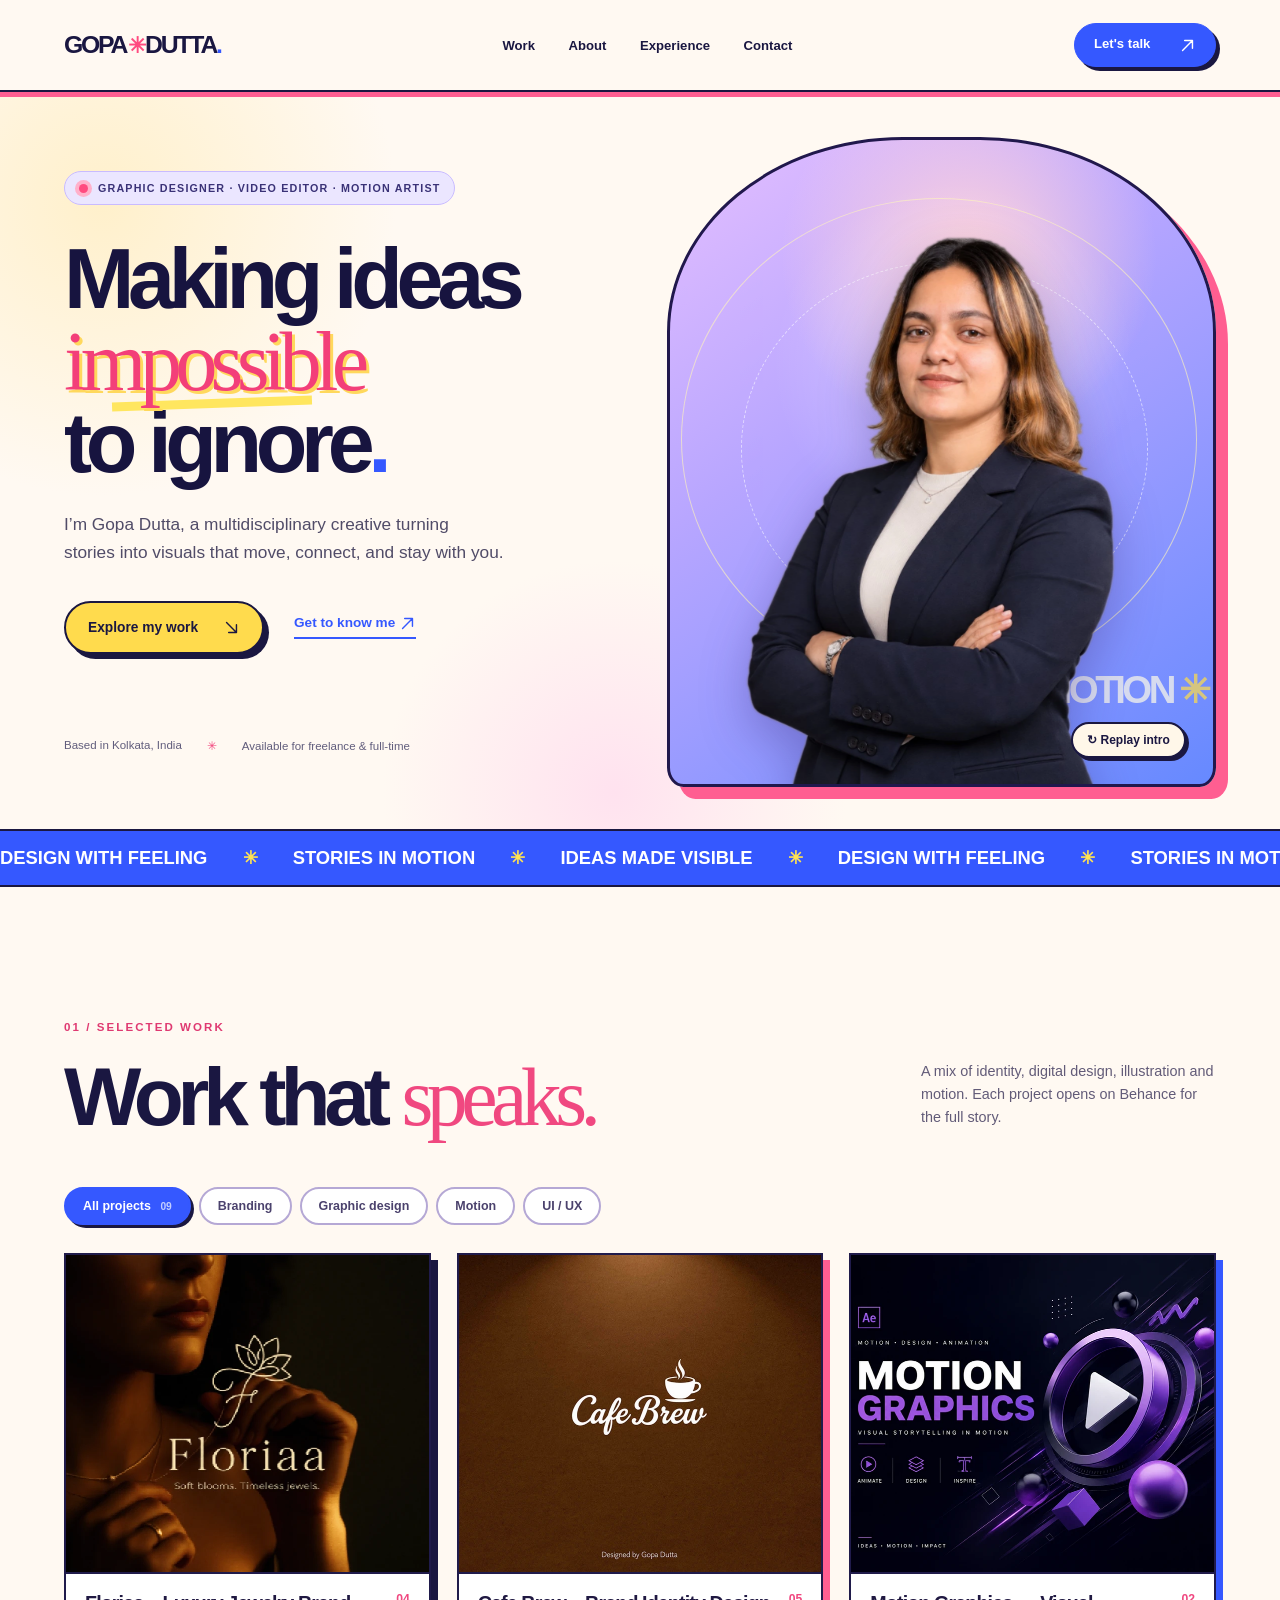
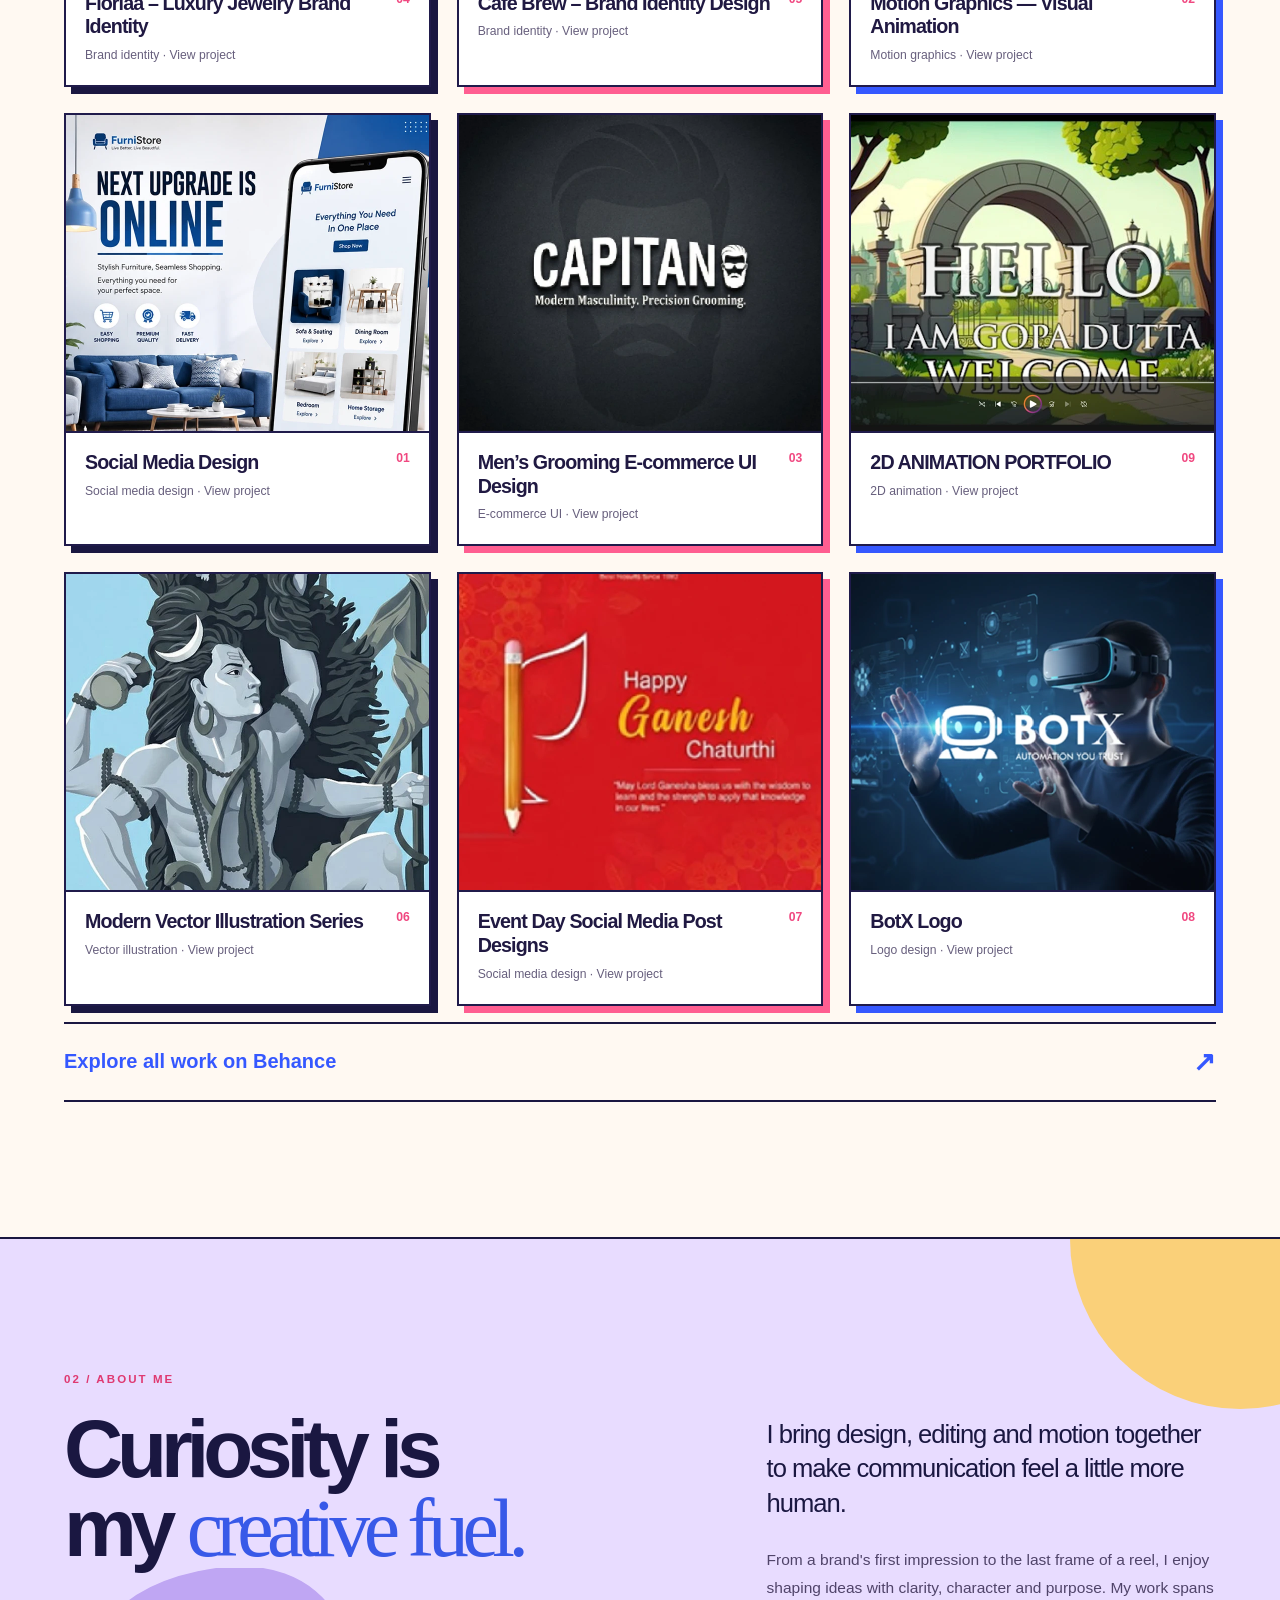
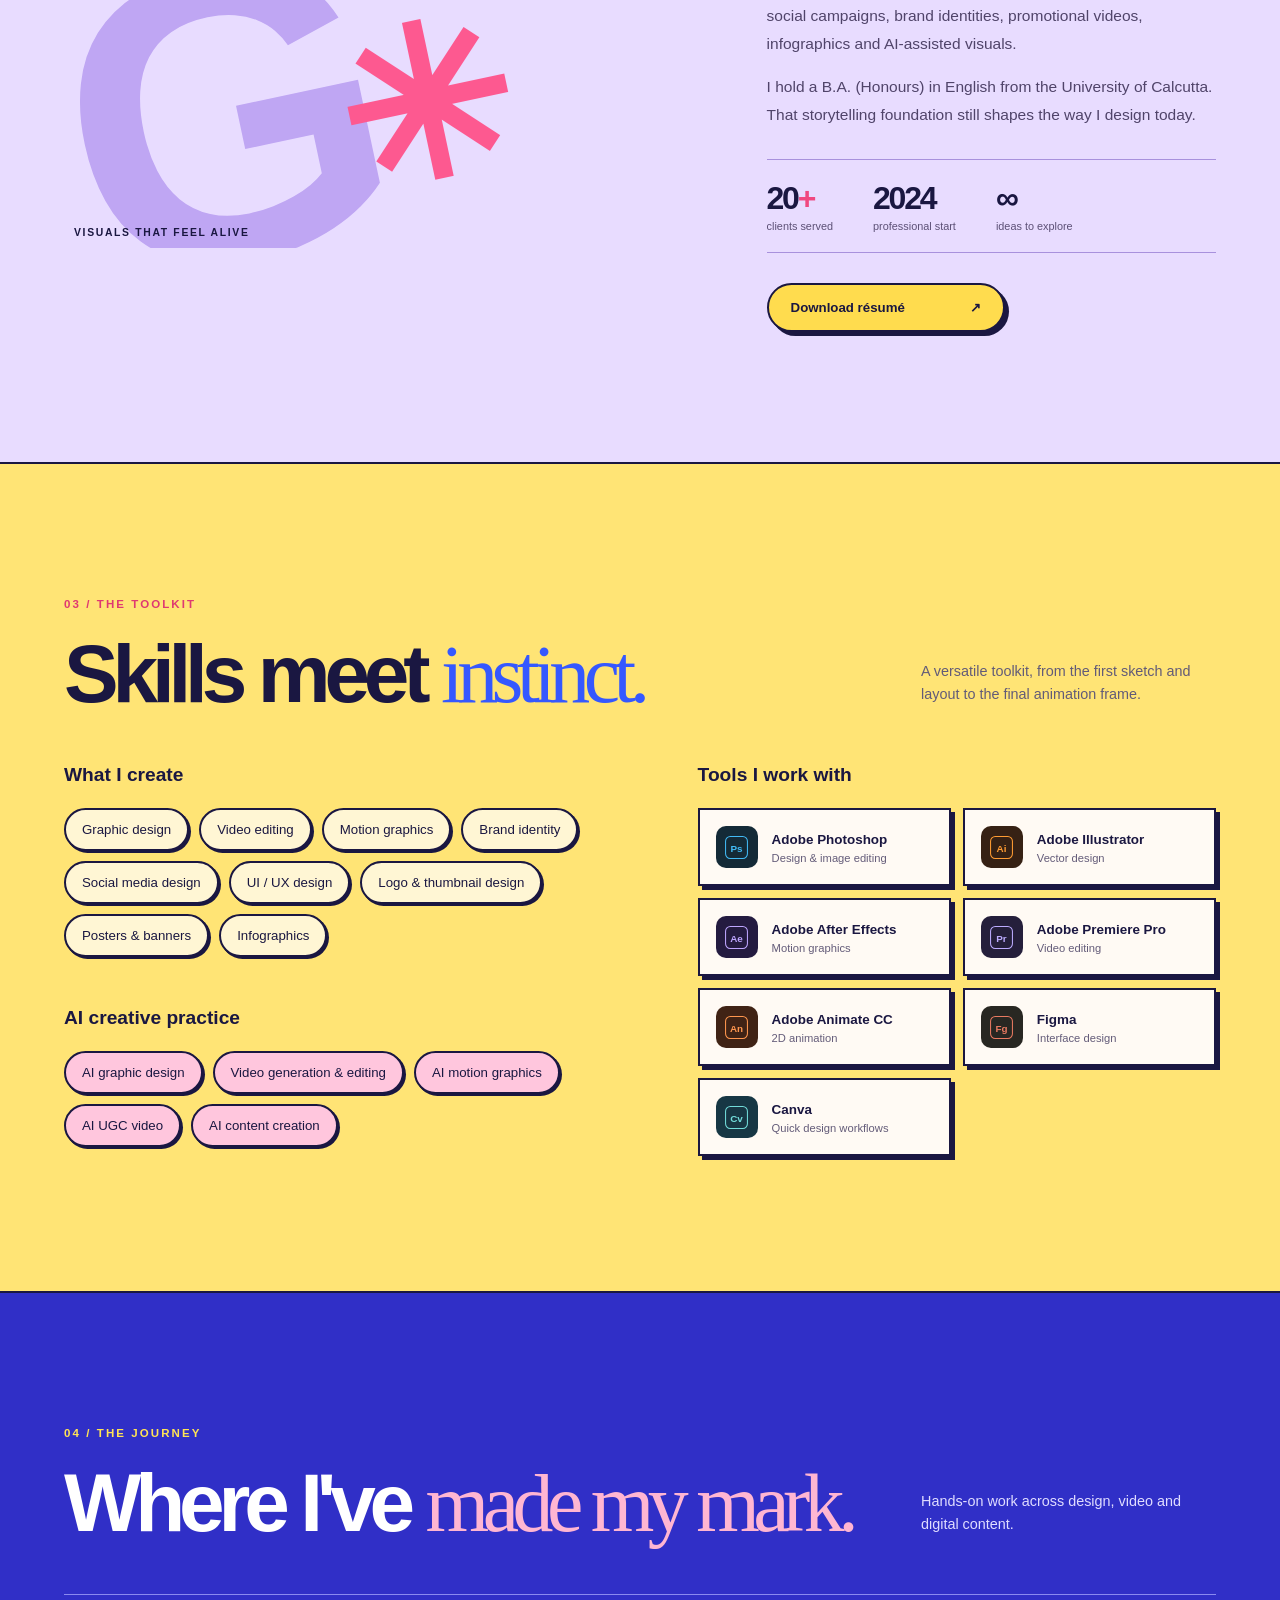
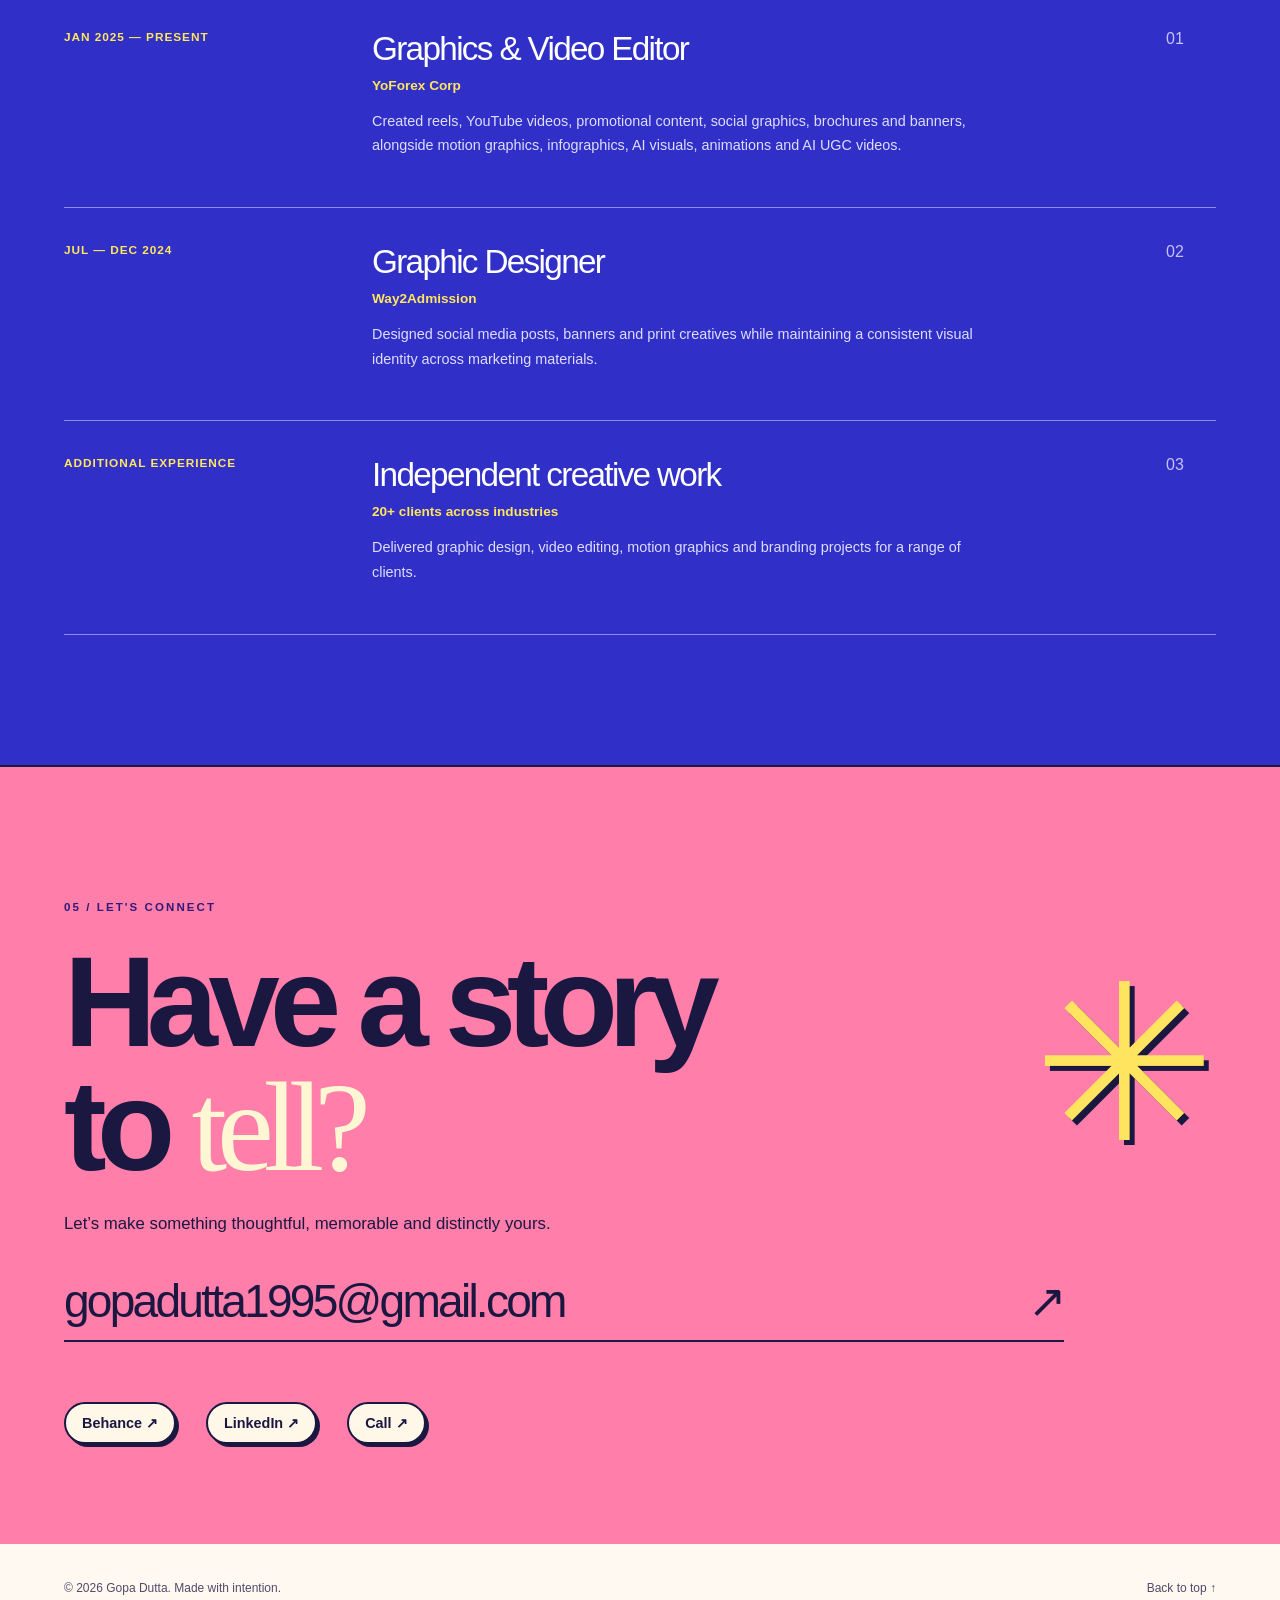
==== commit c33262c0: "Verify portfolio in Google Search Console" ====
--- a/index.html
+++ b/index.html
@@ -2,6 +2,7 @@
 <html lang="en">
 <head>
   <meta charset="utf-8"><meta name="viewport" content="width=device-width, initial-scale=1">
+  <meta name="google-site-verification" content="8dxp3qezlBz4cu3q_HUj4xCM6yI3rSrGqjXY_iTsago">
   <meta name="theme-color" content="#3558ff">
   <meta name="description" content="Explore Gopa Dutta’s graphic design, branding, motion graphics and video editing portfolio. Based in Kolkata, India; available for creative projects.">
   <link rel="canonical" href="https://gopaduttaui.github.io/">
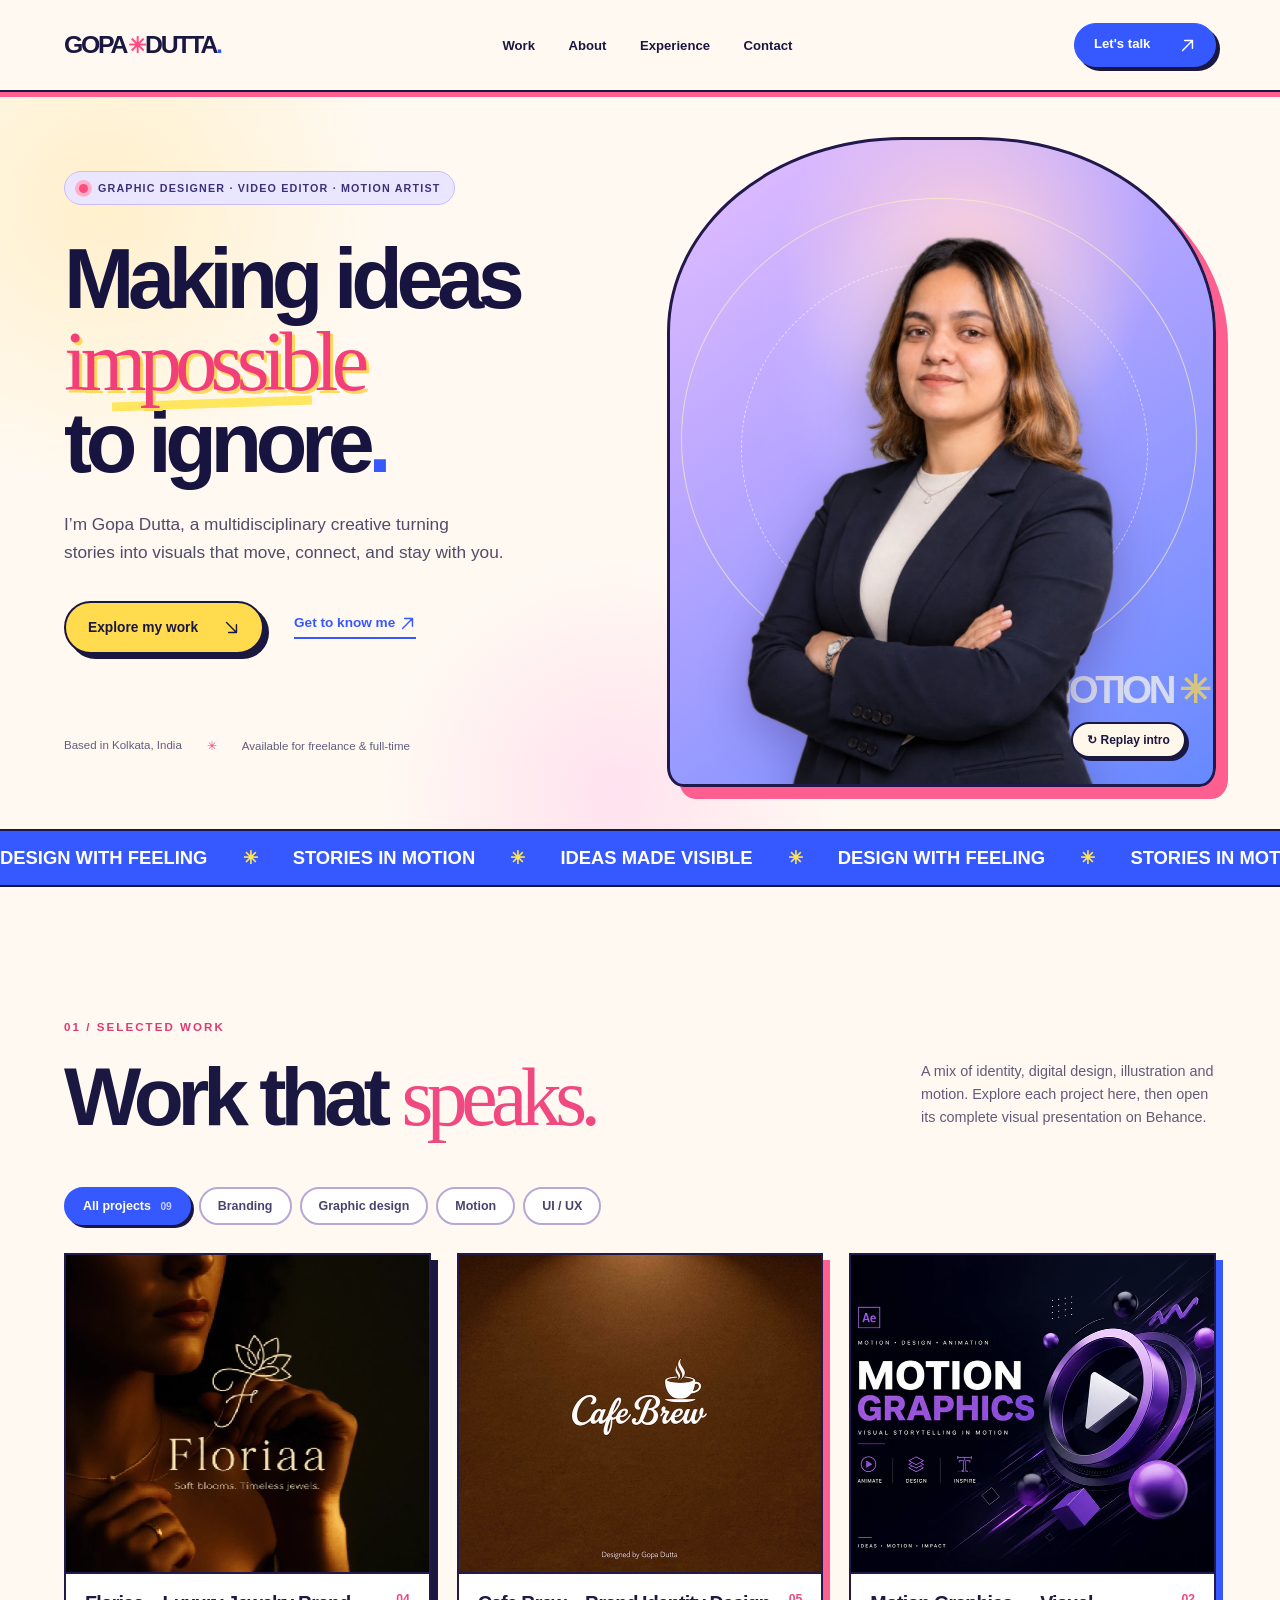
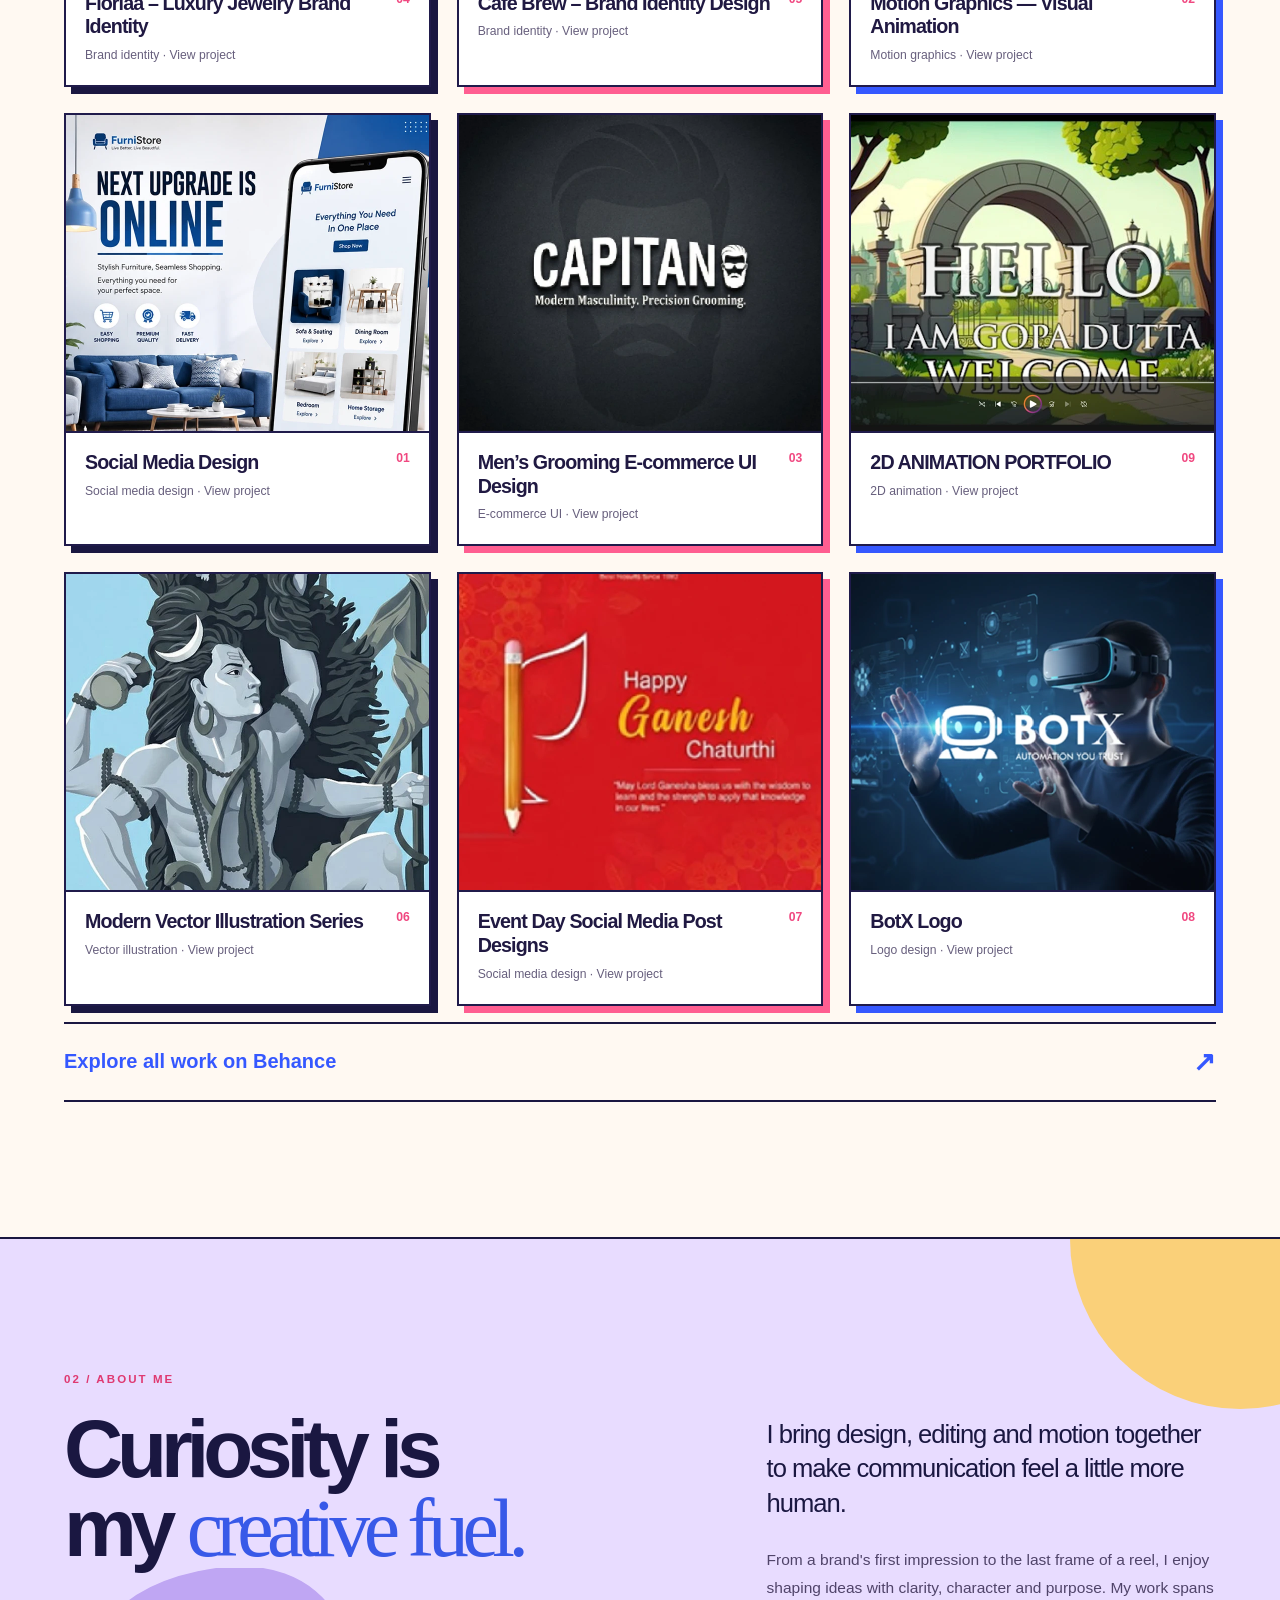
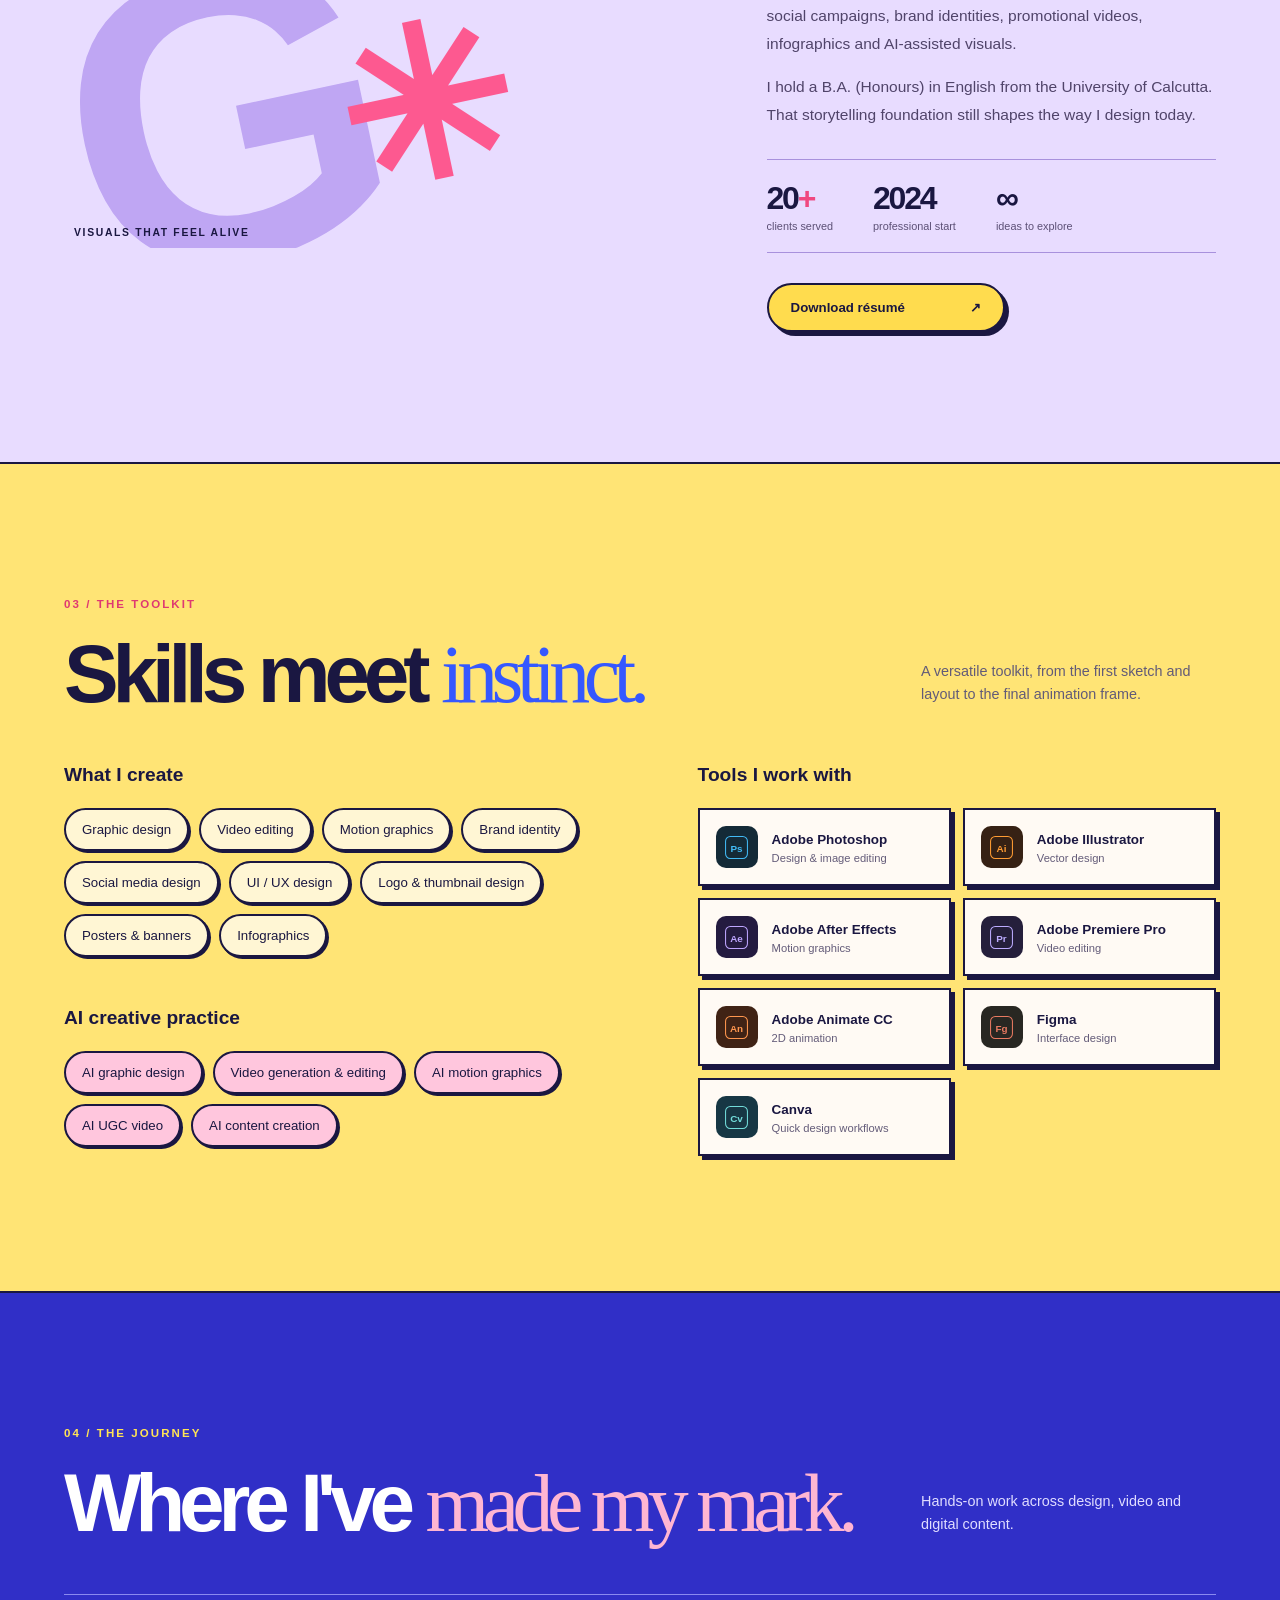
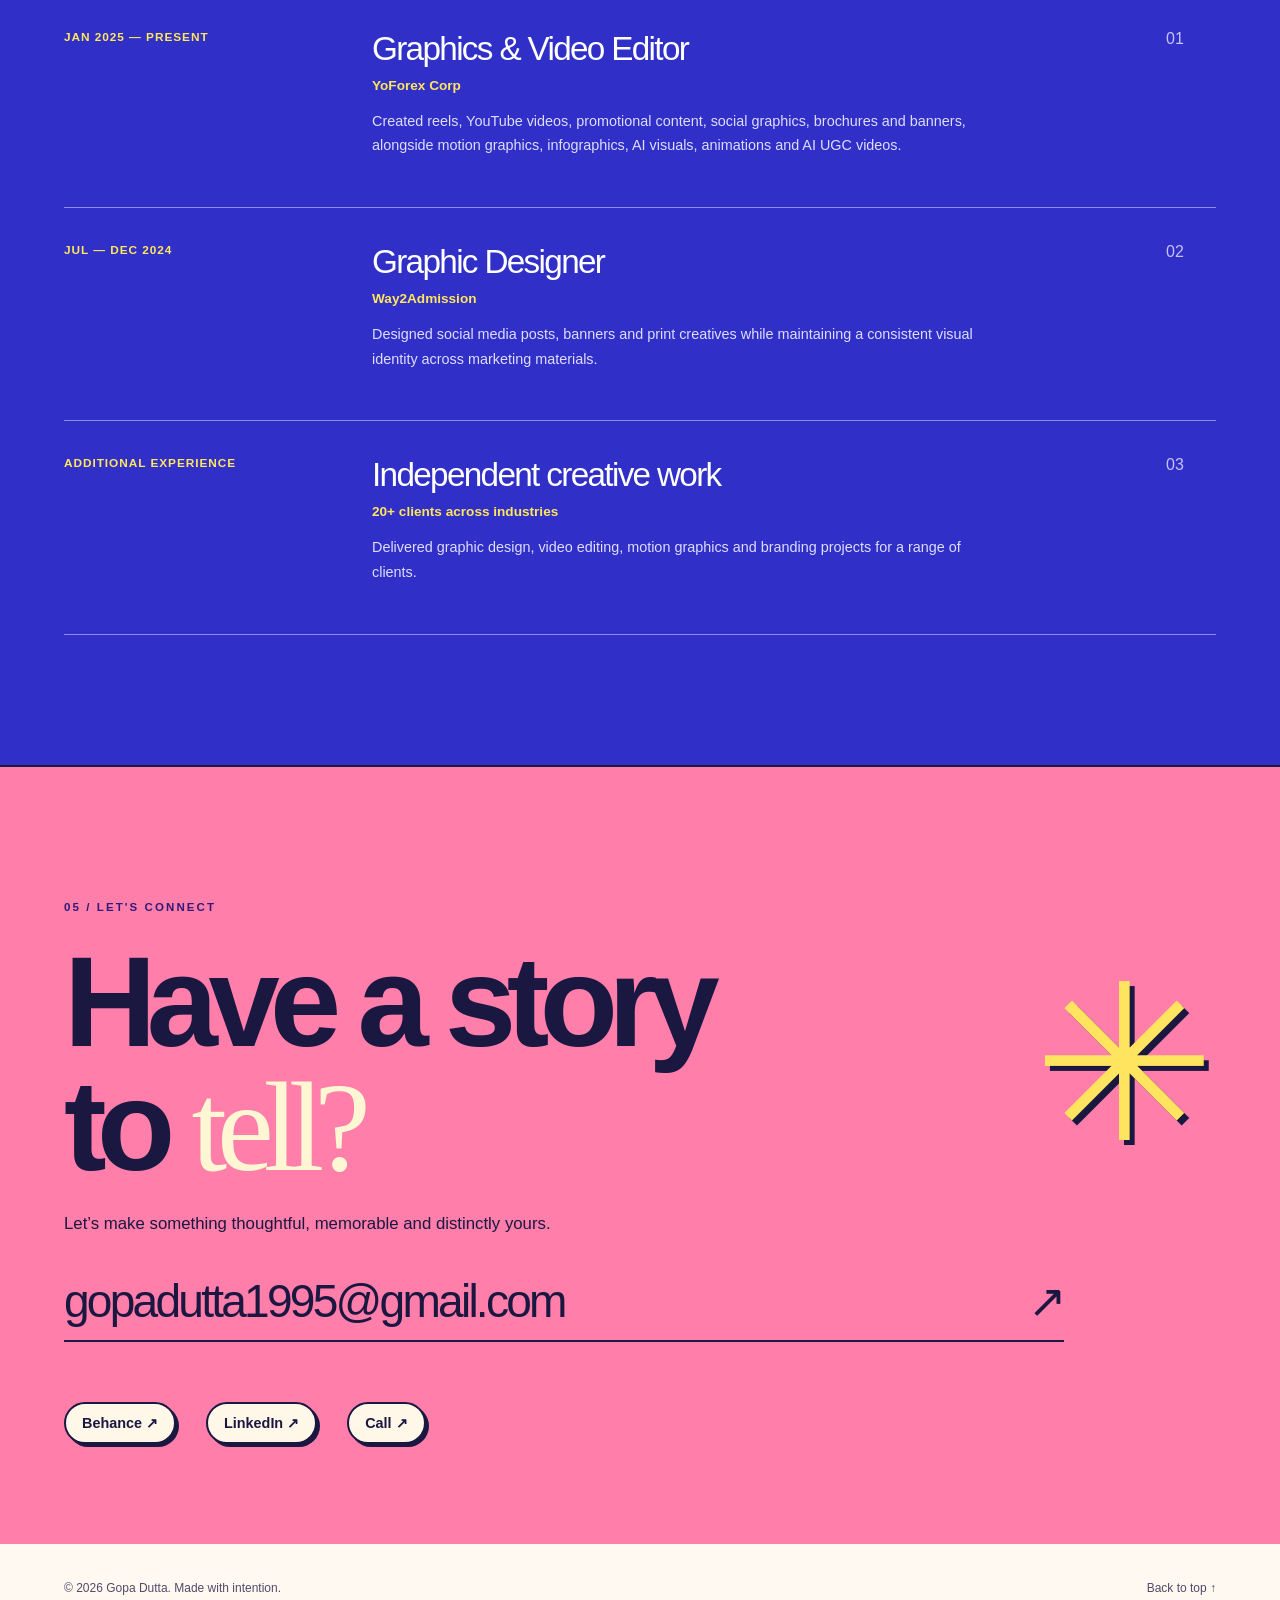
==== commit f61ae973: "Refresh project links and descriptions on live portfolio" ====
--- a/index.html
+++ b/index.html
@@ -15,6 +15,7 @@
   <link href="https://fonts.googleapis.com/css2?family=DM+Sans:wght@400;500;600;700&family=Space+Grotesk:wght@400;500;600;700&display=swap" rel="stylesheet">
   <link rel="stylesheet" href="styles.css">
   <script type="application/ld+json">{"@context":"https://schema.org","@type":"Person","@id":"https://gopaduttaui.github.io/#gopa","name":"Gopa Dutta","url":"https://gopaduttaui.github.io/","image":"https://gopaduttaui.github.io/assets/gopa-portrait.webp","description":"Graphic designer, video editor and motion graphics designer based in Kolkata, India.","jobTitle":"Graphic Designer and Video Editor","homeLocation":{"@type":"Place","name":"Kolkata, India"},"sameAs":["https://www.behance.net/gopadutta","https://www.linkedin.com/in/gopadutta"]}</script>
+<style>.project-info h3 a{color:inherit;text-decoration:none}.project-info h3 a:hover{text-decoration:underline}</style>
 </head>
 <body>
   <a class="skip" href="#work">Skip to work</a>
@@ -32,12 +33,12 @@
       </div>
     </section>
     <div class="ticker" aria-hidden="true"><div>DESIGN WITH FEELING <span>✳</span> STORIES IN MOTION <span>✳</span> IDEAS MADE VISIBLE <span>✳</span> DESIGN WITH FEELING <span>✳</span> STORIES IN MOTION <span>✳</span> IDEAS MADE VISIBLE <span>✳</span></div></div>
-    <section id="work" class="section work-section wrap"><div class="section-head"><div><span class="kicker">01 / SELECTED WORK</span><h2>Work that <em>speaks.</em></h2></div><p>A mix of identity, digital design, illustration and motion. Each project opens on Behance for the full story.</p></div><div class="filters" role="group" aria-label="Filter projects"><button class="active" data-filter="all" aria-pressed="true">All projects <span>09</span></button><button data-filter="branding" aria-pressed="false">Branding</button><button data-filter="design" aria-pressed="false">Graphic design</button><button data-filter="motion" aria-pressed="false">Motion</button><button data-filter="ui" aria-pressed="false">UI / UX</button></div><div id="project-grid" class="project-grid"><article class="project"><a class="project-media" href="/projects/floriaa-jewelry-brand-identity.html" aria-label="View Floriaa – Luxury Jewelry Brand Identity"><img src="assets/project-4.webp" alt="Floriaa – Luxury Jewelry Brand Identity project cover" loading="lazy"><span class="project-arrow" aria-hidden="true">↗</span></a><div class="project-info"><div><h3><a href="/projects/floriaa-jewelry-brand-identity.html">Floriaa – Luxury Jewelry Brand Identity</a></h3><span>Brand identity · View project</span></div><span class="project-number">04</span></div></article><article class="project"><a class="project-media" href="/projects/cafe-brew-brand-identity.html" aria-label="View Cafe Brew – Brand Identity Design"><img src="assets/project-5.webp" alt="Cafe Brew – Brand Identity Design project cover" loading="lazy"><span class="project-arrow" aria-hidden="true">↗</span></a><div class="project-info"><div><h3><a href="/projects/cafe-brew-brand-identity.html">Cafe Brew – Brand Identity Design</a></h3><span>Brand identity · View project</span></div><span class="project-number">05</span></div></article><article class="project"><a class="project-media" href="/projects/motion-graphics.html" aria-label="View Motion Graphics — Visual Animation"><img src="assets/project-2.webp" alt="Motion Graphics — Visual Animation project cover" loading="lazy"><span class="project-arrow" aria-hidden="true">↗</span></a><div class="project-info"><div><h3><a href="/projects/motion-graphics.html">Motion Graphics — Visual Animation</a></h3><span>Motion graphics · View project</span></div><span class="project-number">02</span></div></article><article class="project"><a class="project-media" href="/projects/social-media-design.html" aria-label="View Social Media Design"><img src="assets/project-1.webp" alt="Social Media Design project cover" loading="lazy"><span class="project-arrow" aria-hidden="true">↗</span></a><div class="project-info"><div><h3><a href="/projects/social-media-design.html">Social Media Design</a></h3><span>Social media design · View project</span></div><span class="project-number">01</span></div></article><article class="project"><a class="project-media" href="/projects/mens-grooming-ecommerce-ui.html" aria-label="View Men’s Grooming E-commerce UI Design"><img src="assets/project-3.webp" alt="Men’s Grooming E-commerce UI Design project cover" loading="lazy"><span class="project-arrow" aria-hidden="true">↗</span></a><div class="project-info"><div><h3><a href="/projects/mens-grooming-ecommerce-ui.html">Men’s Grooming E-commerce UI Design</a></h3><span>UI design · View project</span></div><span class="project-number">03</span></div></article><article class="project"><a class="project-media" href="/projects/2d-animation.html" aria-label="View 2D ANIMATION PORTFOLIO"><img src="assets/project-9.webp" alt="2D ANIMATION PORTFOLIO project cover" loading="lazy"><span class="project-arrow" aria-hidden="true">↗</span></a><div class="project-info"><div><h3><a href="/projects/2d-animation.html">2D ANIMATION PORTFOLIO</a></h3><span>2D animation · View project</span></div><span class="project-number">09</span></div></article><article class="project"><a class="project-media" href="/projects/vector-illustration.html" aria-label="View Modern Vector Illustration Series"><img src="assets/project-6.webp" alt="Modern Vector Illustration Series project cover" loading="lazy"><span class="project-arrow" aria-hidden="true">↗</span></a><div class="project-info"><div><h3><a href="/projects/vector-illustration.html">Modern Vector Illustration Series</a></h3><span>Illustration · View project</span></div><span class="project-number">06</span></div></article><article class="project"><a class="project-media" href="/projects/event-day-social-posts.html" aria-label="View Event Day Social Media Post Designs"><img src="assets/project-7.webp" alt="Event Day Social Media Post Designs project cover" loading="lazy"><span class="project-arrow" aria-hidden="true">↗</span></a><div class="project-info"><div><h3><a href="/projects/event-day-social-posts.html">Event Day Social Media Post Designs</a></h3><span>Social media design · View project</span></div><span class="project-number">07</span></div></article><article class="project"><a class="project-media" href="/projects/botx-logo.html" aria-label="View BotX Logo"><img src="assets/project-8.webp" alt="BotX Logo project cover" loading="lazy"><span class="project-arrow" aria-hidden="true">↗</span></a><div class="project-info"><div><h3><a href="/projects/botx-logo.html">BotX Logo</a></h3><span>Logo design · View project</span></div><span class="project-number">08</span></div></article></div><a class="all-work" href="https://www.behance.net/gopadutta" target="_blank" rel="noopener noreferrer">Explore all work on Behance <span>↗</span></a></section>
+    <section id="work" class="section work-section wrap"><div class="section-head"><div><span class="kicker">01 / SELECTED WORK</span><h2>Work that <em>speaks.</em></h2></div><p>A mix of identity, digital design, illustration and motion. Explore each project here, then open its complete visual presentation on Behance.</p></div><div class="filters" role="group" aria-label="Filter projects"><button class="active" data-filter="all" aria-pressed="true">All projects <span>09</span></button><button data-filter="branding" aria-pressed="false">Branding</button><button data-filter="design" aria-pressed="false">Graphic design</button><button data-filter="motion" aria-pressed="false">Motion</button><button data-filter="ui" aria-pressed="false">UI / UX</button></div><div id="project-grid" class="project-grid"><article class="project"><a class="project-media" href="/projects/floriaa-jewelry-brand-identity.html" aria-label="View Floriaa – Luxury Jewelry Brand Identity"><img src="assets/project-4.webp" alt="Floriaa – Luxury Jewelry Brand Identity project cover" loading="lazy"><span class="project-arrow" aria-hidden="true">↗</span></a><div class="project-info"><div><h3><a href="/projects/floriaa-jewelry-brand-identity.html">Floriaa – Luxury Jewelry Brand Identity</a></h3><span>Brand identity · View project</span></div><span class="project-number">04</span></div></article><article class="project"><a class="project-media" href="/projects/cafe-brew-brand-identity.html" aria-label="View Cafe Brew – Brand Identity Design"><img src="assets/project-5.webp" alt="Cafe Brew – Brand Identity Design project cover" loading="lazy"><span class="project-arrow" aria-hidden="true">↗</span></a><div class="project-info"><div><h3><a href="/projects/cafe-brew-brand-identity.html">Cafe Brew – Brand Identity Design</a></h3><span>Brand identity · View project</span></div><span class="project-number">05</span></div></article><article class="project"><a class="project-media" href="/projects/motion-graphics.html" aria-label="View Motion Graphics — Visual Animation"><img src="assets/project-2.webp" alt="Motion Graphics — Visual Animation project cover" loading="lazy"><span class="project-arrow" aria-hidden="true">↗</span></a><div class="project-info"><div><h3><a href="/projects/motion-graphics.html">Motion Graphics — Visual Animation</a></h3><span>Motion graphics · View project</span></div><span class="project-number">02</span></div></article><article class="project"><a class="project-media" href="/projects/social-media-design.html" aria-label="View Social Media Design"><img src="assets/project-1.webp" alt="Social Media Design project cover" loading="lazy"><span class="project-arrow" aria-hidden="true">↗</span></a><div class="project-info"><div><h3><a href="/projects/social-media-design.html">Social Media Design</a></h3><span>Social media design · View project</span></div><span class="project-number">01</span></div></article><article class="project"><a class="project-media" href="/projects/mens-grooming-ecommerce-ui.html" aria-label="View Men’s Grooming E-commerce UI Design"><img src="assets/project-3.webp" alt="Men’s Grooming E-commerce UI Design project cover" loading="lazy"><span class="project-arrow" aria-hidden="true">↗</span></a><div class="project-info"><div><h3><a href="/projects/mens-grooming-ecommerce-ui.html">Men’s Grooming E-commerce UI Design</a></h3><span>UI design · View project</span></div><span class="project-number">03</span></div></article><article class="project"><a class="project-media" href="/projects/2d-animation.html" aria-label="View 2D ANIMATION PORTFOLIO"><img src="assets/project-9.webp" alt="2D ANIMATION PORTFOLIO project cover" loading="lazy"><span class="project-arrow" aria-hidden="true">↗</span></a><div class="project-info"><div><h3><a href="/projects/2d-animation.html">2D ANIMATION PORTFOLIO</a></h3><span>2D animation · View project</span></div><span class="project-number">09</span></div></article><article class="project"><a class="project-media" href="/projects/vector-illustration.html" aria-label="View Modern Vector Illustration Series"><img src="assets/project-6.webp" alt="Modern Vector Illustration Series project cover" loading="lazy"><span class="project-arrow" aria-hidden="true">↗</span></a><div class="project-info"><div><h3><a href="/projects/vector-illustration.html">Modern Vector Illustration Series</a></h3><span>Illustration · View project</span></div><span class="project-number">06</span></div></article><article class="project"><a class="project-media" href="/projects/event-day-social-posts.html" aria-label="View Event Day Social Media Post Designs"><img src="assets/project-7.webp" alt="Event Day Social Media Post Designs project cover" loading="lazy"><span class="project-arrow" aria-hidden="true">↗</span></a><div class="project-info"><div><h3><a href="/projects/event-day-social-posts.html">Event Day Social Media Post Designs</a></h3><span>Social media design · View project</span></div><span class="project-number">07</span></div></article><article class="project"><a class="project-media" href="/projects/botx-logo.html" aria-label="View BotX Logo"><img src="assets/project-8.webp" alt="BotX Logo project cover" loading="lazy"><span class="project-arrow" aria-hidden="true">↗</span></a><div class="project-info"><div><h3><a href="/projects/botx-logo.html">BotX Logo</a></h3><span>Logo design · View project</span></div><span class="project-number">08</span></div></article></div><a class="all-work" href="https://www.behance.net/gopadutta" target="_blank" rel="noopener noreferrer">Explore all work on Behance <span>↗</span></a></section>
     <section id="about" class="about-section"><div class="wrap about-grid"><div><span class="kicker">02 / ABOUT ME</span><h2>Curiosity is<br>my <em>creative fuel.</em></h2><div class="about-graphic"><span>G<span>✳</span></span><small>VISUALS THAT FEEL ALIVE</small></div></div><div class="about-copy"><p class="lead">I bring design, editing and motion together to make communication feel a little more human.</p><p>From a brand's first impression to the last frame of a reel, I enjoy shaping ideas with clarity, character and purpose. My work spans social campaigns, brand identities, promotional videos, infographics and AI-assisted visuals.</p><p>I hold a B.A. (Honours) in English from the University of Calcutta. That storytelling foundation still shapes the way I design today.</p><div class="fact-row"><div><strong>20<span>+</span></strong><small>clients served</small></div><div><strong>2024</strong><small>professional start</small></div><div><strong>∞</strong><small>ideas to explore</small></div></div><a href="assets/Gopa-Dutta-Resume.pdf" download class="outline-button">Download résumé <span>↗</span></a></div></div></section>
     <section class="section skills-section wrap" id="skills"><div class="section-head"><div><span class="kicker">03 / THE TOOLKIT</span><h2>Skills meet <em>instinct.</em></h2></div><p>A versatile toolkit, from the first sketch and layout to the final animation frame.</p></div><div class="skills-layout"><div><h3>What I create</h3><div class="expertise-list"><span>Graphic design</span><span>Video editing</span><span>Motion graphics</span><span>Brand identity</span><span>Social media design</span><span>UI / UX design</span><span>Logo & thumbnail design</span><span>Posters & banners</span><span>Infographics</span></div><h3 class="ai-title">AI creative practice</h3><div class="expertise-list ai-list"><span>AI graphic design</span><span>Video generation & editing</span><span>AI motion graphics</span><span>AI UGC video</span><span>AI content creation</span></div></div><div><h3>Tools I work with</h3><div class="tool-grid" id="tool-grid"></div></div></div></section>
     <section id="experience" class="experience-section"><div class="wrap"><div class="section-head"><div><span class="kicker">04 / THE JOURNEY</span><h2>Where I've <em>made my mark.</em></h2></div><p>Hands-on work across design, video and digital content.</p></div><div class="timeline"><article><span class="time">JAN 2025 — PRESENT</span><div><h3>Graphics & Video Editor</h3><h4>YoForex Corp</h4><p>Created reels, YouTube videos, promotional content, social graphics, brochures and banners, alongside motion graphics, infographics, AI visuals, animations and AI UGC videos.</p></div><span class="timeline-index">01</span></article><article><span class="time">JUL — DEC 2024</span><div><h3>Graphic Designer</h3><h4>Way2Admission</h4><p>Designed social media posts, banners and print creatives while maintaining a consistent visual identity across marketing materials.</p></div><span class="timeline-index">02</span></article><article><span class="time">ADDITIONAL EXPERIENCE</span><div><h3>Independent creative work</h3><h4>20+ clients across industries</h4><p>Delivered graphic design, video editing, motion graphics and branding projects for a range of clients.</p></div><span class="timeline-index">03</span></article></div></div></section>
     <section id="contact" class="contact-section"><div class="wrap"><span class="kicker">05 / LET'S CONNECT</span><div class="contact-heading"><h2>Have a story<br>to <em>tell?</em></h2><div class="asterisk" aria-hidden="true">✳</div></div><p>Let’s make something thoughtful, memorable and distinctly yours.</p><a class="email-link" href="mailto:gopadutta1995@gmail.com">gopadutta1995@gmail.com <span>↗</span></a><div class="contact-links"><a href="https://www.behance.net/gopadutta" target="_blank" rel="noopener noreferrer">Behance ↗</a><a href="https://www.linkedin.com/in/gopadutta" target="_blank" rel="noopener noreferrer">LinkedIn ↗</a><a href="tel:+919836851947">Call ↗</a></div></div></section>
   </main>
   <footer class="footer wrap"><span>© <span id="year"></span> Gopa Dutta. Made with intention.</span><a href="#top">Back to top ↑</a></footer>
-  <script src="projects.js"></script><script src="script.js"></script>
+  <script src="projects.js"></script><script src="script.js?v=seo-20261110"></script>
 </body></html>
